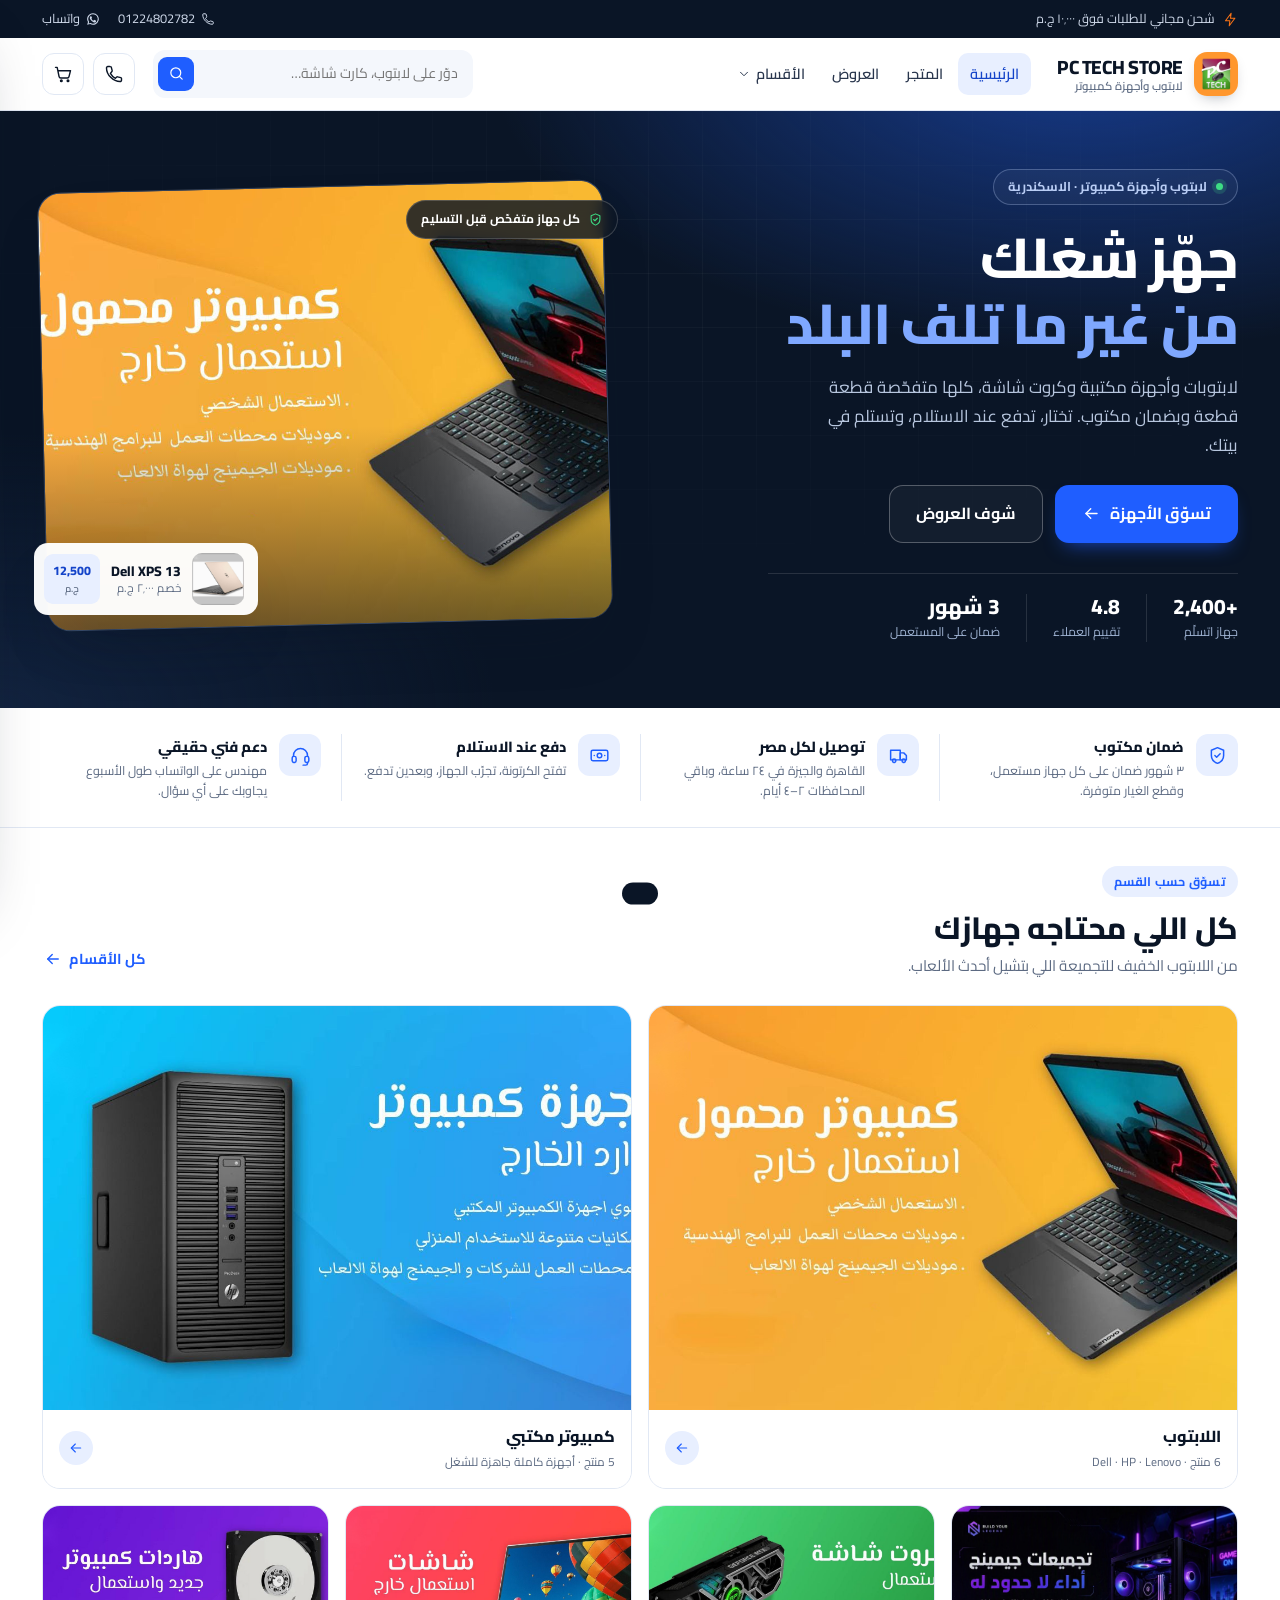
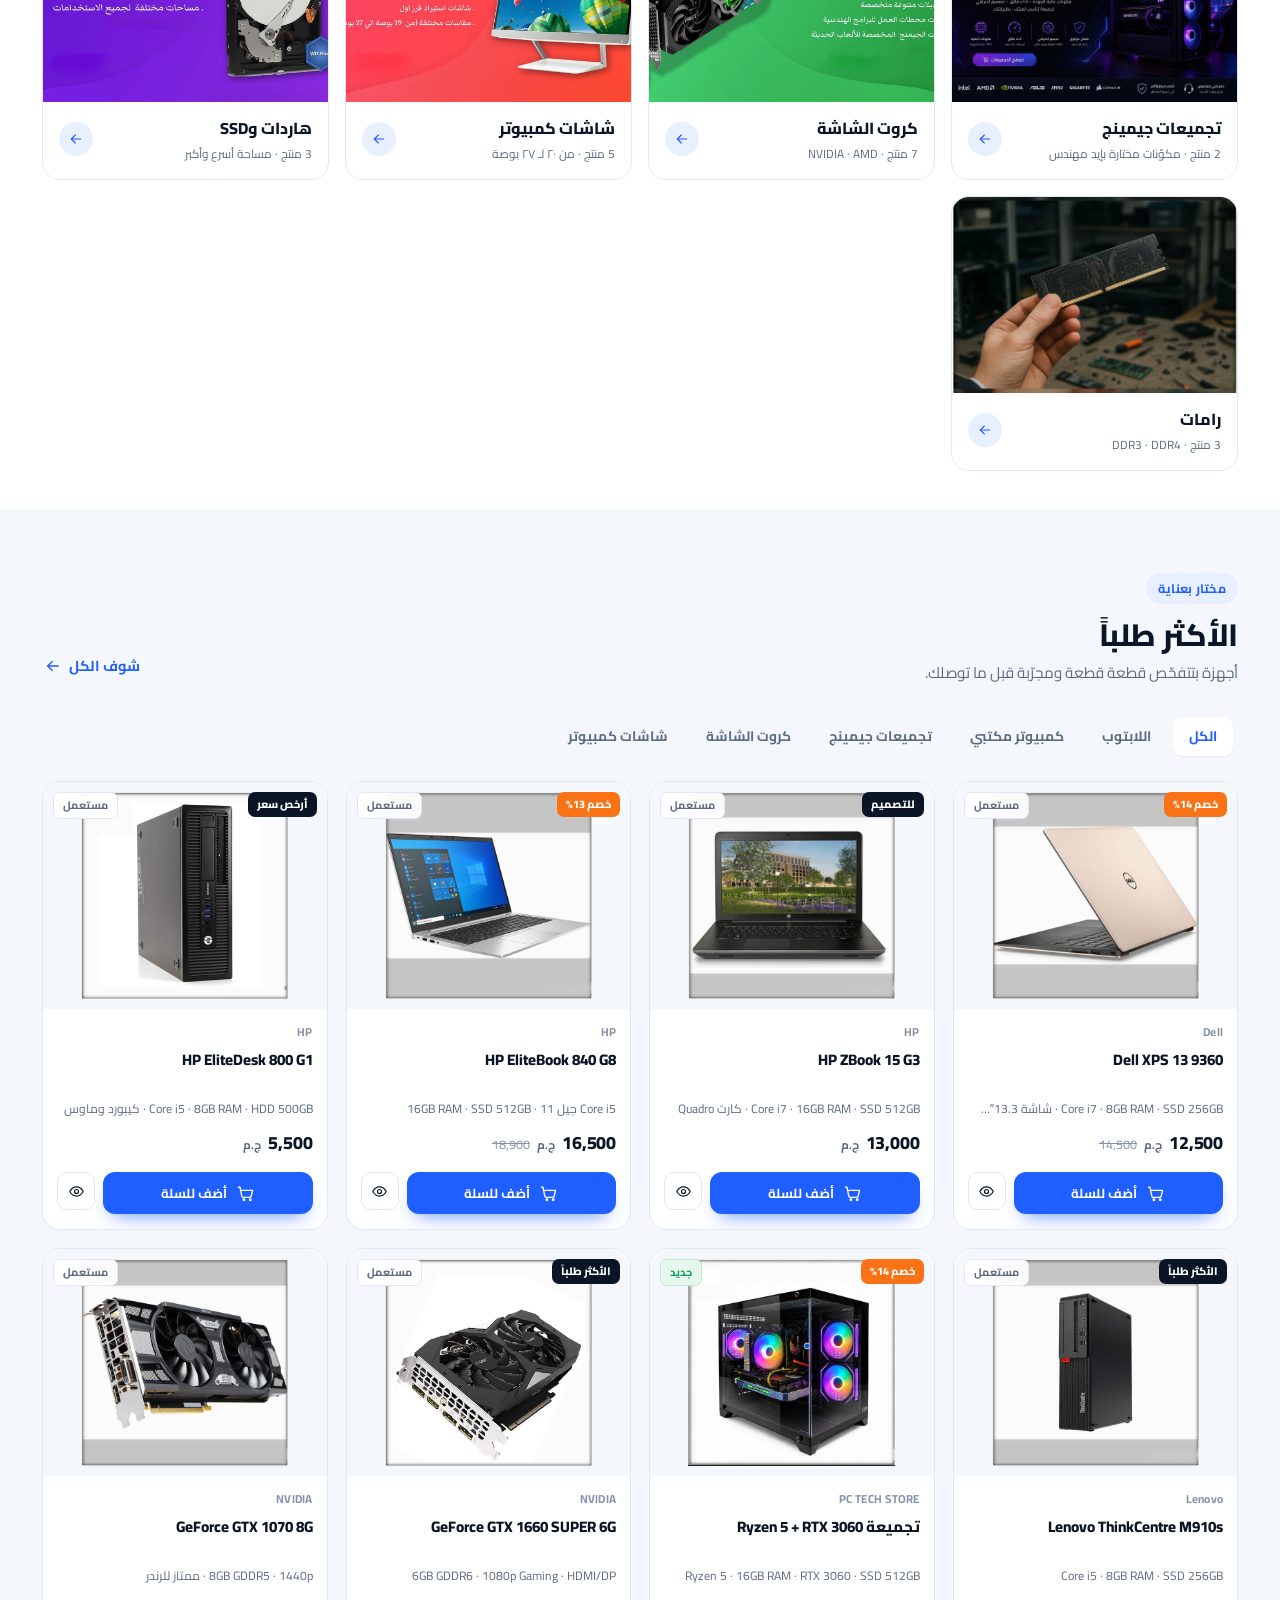
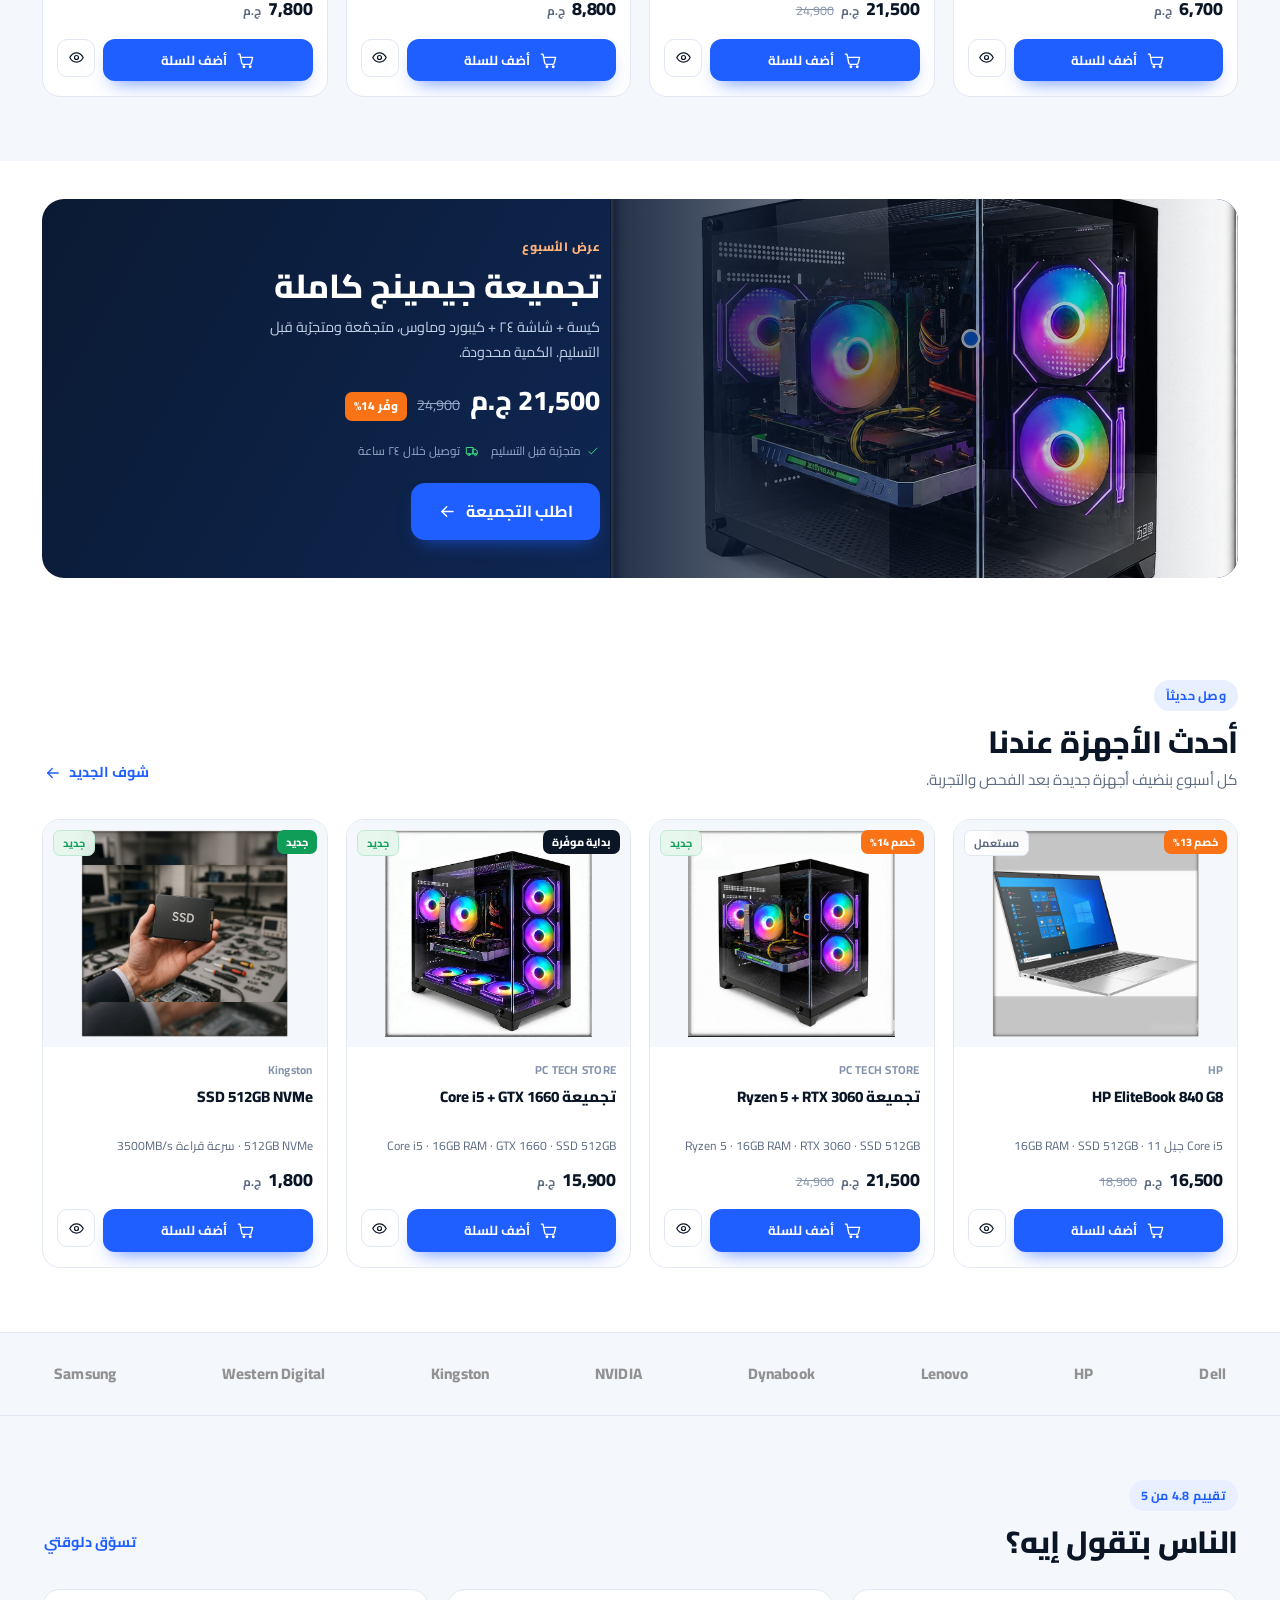
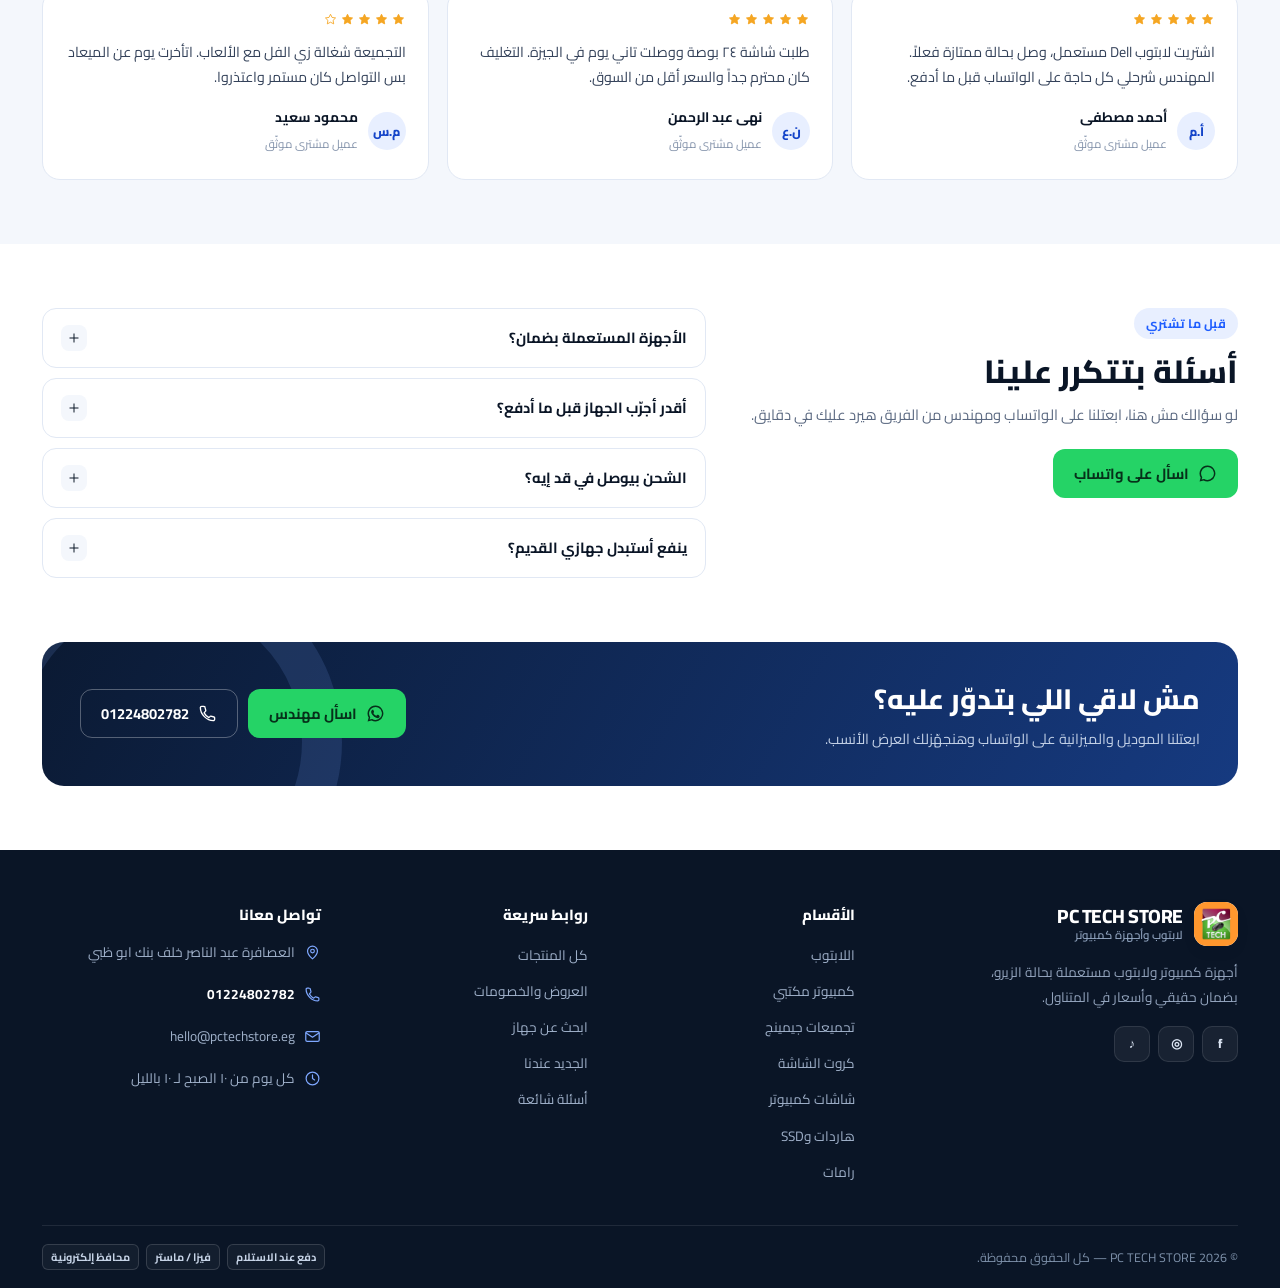
==== index.html @ 4349d75a "PC TECH STORE - نشر الموقع" ====
<!DOCTYPE html>
<html lang="ar" dir="rtl">
<head>
  <meta charset="utf-8" />
  <meta name="viewport" content="width=device-width, initial-scale=1" />
  <title>PC TECH STORE — لابتوب وأجهزة كمبيوتر بضمان</title>
  <meta name="description" content="لابتوبات وأجهزة كمبيوتر مكتبية وكروت شاشة وشاشات، متفحّصة وبضمان مكتوب. دفع عند الاستلام وتوصيل لكل مصر." />
  <meta name="theme-color" content="#0a1526" />

  <meta property="og:type" content="website" />
  <meta property="og:title" content="PC TECH STORE — أجهزة كمبيوتر بحالة الزيرو" />
  <meta property="og:description" content="لابتوبات وأجهزة مكتبية وكروت شاشة بضمان 3 شهور. تختار، تجرّب، وتدفع عند الاستلام." />
  <meta property="og:locale" content="ar_EG" />
  <meta name="twitter:card" content="summary_large_image" />

  <link rel="icon" href="data:image/svg+xml,%3Csvg xmlns='http://www.w3.org/2000/svg' viewBox='0 0 100 100'%3E%3Crect width='100' height='100' rx='22' fill='%231f5eff'/%3E%3Ctext x='50' y='69' font-family='Arial' font-size='44' font-weight='bold' fill='white' text-anchor='middle'%3ETP%3C/text%3E%3C/svg%3E" />
  <link rel="preconnect" href="https://fonts.googleapis.com" />
  <link rel="preconnect" href="https://fonts.gstatic.com" crossorigin />
  <link href="https://fonts.googleapis.com/css2?family=Cairo:wght@300;400;600;700;800;900&display=swap" rel="stylesheet" />
  <link rel="stylesheet" href="assets/css/styles.css?v=1" />

  <script type="application/ld+json">
  {
    "@context": "https://schema.org",
    "@type": "Store",
    "name": "PC TECH STORE ",
    "description": "متجر لابتوب وأجهزة كمبيوتر بضمان في مصر.",
    "telephone": "+201224802782",
    "address": {
      "@type": "PostalAddress",
      "streetAddress": "العصافرة عبد الناصر خلف بنك ابو ظبي",
      "addressLocality": "الاسكندرية",
      "addressCountry": "EG"
    },
    "priceRange": "ج.م"
  }
  </script>
</head>
<body data-page="home">
  <a class="skip-link" href="#main">تخطَّ إلى المحتوى</a>

  <div id="siteHeader"></div>

  <main id="main">
    <!-- الهيرو -->
    <section class="hero" id="heroHost" aria-label="مقدمة المتجر"></section>

    <!-- شريط المميزات -->
    <section class="features" aria-label="مميزات الشراء">
      <div class="wrap">
        <div class="feature-grid" id="featureGrid"></div>
      </div>
    </section>

    <!-- الأقسام -->
    <section class="section section--tight" aria-labelledby="catsTitle">
      <div class="wrap">
        <div class="section-head">
          <div>
            <span class="kicker">تسوّق حسب القسم</span>
            <h2 id="catsTitle">كل اللي محتاجه جهازك</h2>
            <p>من اللابتوب الخفيف للتجميعة اللي بتشيل أحدث الألعاب.</p>
          </div>
          <a class="link-more" href="shop.html">
            كل الأقسام
            <svg viewBox="0 0 24 24" fill="none" stroke="currentColor" stroke-width="1.8" stroke-linecap="round" stroke-linejoin="round" aria-hidden="true"><path d="M19 12H5"/><path d="m11 6-6 6 6 6"/></svg>
          </a>
        </div>
        <div class="cat-grid" id="catGrid"></div>
      </div>
    </section>

    <!-- الأكثر طلباً -->
    <section class="section section--soft" aria-labelledby="featTitle">
      <div class="wrap">
        <div class="section-head">
          <div>
            <span class="kicker">مختار بعناية</span>
            <h2 id="featTitle">الأكثر طلباً</h2>
            <p>أجهزة بتتفحّص قطعة قطعة ومجرّبة قبل ما توصلك.</p>
          </div>
          <a class="link-more" href="shop.html">
            شوف الكل
            <svg viewBox="0 0 24 24" fill="none" stroke="currentColor" stroke-width="1.8" stroke-linecap="round" stroke-linejoin="round" aria-hidden="true"><path d="M19 12H5"/><path d="m11 6-6 6 6 6"/></svg>
          </a>
        </div>
        <div class="tabs" id="featuredTabs" role="tablist" aria-label="تصفية المنتجات المميزة"></div>
        <div class="product-grid" id="featuredGrid"></div>
      </div>
    </section>

    <!-- عرض الأسبوع -->
    <section class="section--tight" aria-label="عرض الأسبوع">
      <div class="wrap">
        <div id="dealHost"></div>
      </div>
    </section>

    <!-- وصل حديثاً -->
    <section class="section" aria-labelledby="newTitle">
      <div class="wrap">
        <div class="section-head">
          <div>
            <span class="kicker">وصل حديثاً</span>
            <h2 id="newTitle">أحدث الأجهزة عندنا</h2>
            <p>كل أسبوع بنضيف أجهزة جديدة بعد الفحص والتجربة.</p>
          </div>
          <a class="link-more" href="shop.html?cond=new">
            شوف الجديد
            <svg viewBox="0 0 24 24" fill="none" stroke="currentColor" stroke-width="1.8" stroke-linecap="round" stroke-linejoin="round" aria-hidden="true"><path d="M19 12H5"/><path d="m11 6-6 6 6 6"/></svg>
          </a>
        </div>
        <div class="product-grid" id="newGrid"></div>
      </div>
    </section>

    <!-- الماركات -->
    <section class="brands-strip" aria-label="الماركات المتوفرة">
      <div class="wrap">
        <div class="brand-row" id="brandRow"></div>
      </div>
    </section>

    <!-- آراء العملاء -->
    <section class="section section--soft" aria-labelledby="revTitle">
      <div class="wrap">
        <div class="section-head">
          <div>
            <span class="kicker">تقييم 4.8 من 5</span>
            <h2 id="revTitle">الناس بتقول إيه؟</h2>
          </div>
          <a class="link-more" href="shop.html">تسوّق دلوقتي</a>
        </div>
        <div class="review-grid" id="reviewGrid"></div>
      </div>
    </section>

    <!-- أسئلة شائعة -->
    <section class="section" id="faq" aria-labelledby="faqTitle">
      <div class="wrap">
        <div class="faq-grid">
          <div class="faq-intro">
            <span class="kicker">قبل ما تشتري</span>
            <h2 id="faqTitle">أسئلة بتتكرر علينا</h2>
            <p>لو سؤالك مش هنا، ابعتلنا على الواتساب ومهندس من الفريق هيرد عليك في دقايق.</p>
            <a class="btn btn-wa" href="https://wa.me/201001234567" target="_blank" rel="noopener">
              <svg viewBox="0 0 24 24" fill="currentColor" aria-hidden="true"><path d="M12 2a10 10 0 0 0-8.6 15.1L2 22l5-1.3A10 10 0 1 0 12 2Zm0 18.1a8.1 8.1 0 0 1-4.1-1.1l-.3-.2-3 .8.8-2.9-.2-.3A8.1 8.1 0 1 1 12 20.1Z"/></svg>
              اسأل على واتساب
            </a>
          </div>
          <div class="faq-list" id="faqList"></div>
        </div>
      </div>
    </section>

    <!-- دعوة للتواصل -->
    <section class="cta-band" aria-label="مساعدة في الاختيار">
      <div id="ctaHost"></div>
    </section>
  </main>

  <div id="siteFooter"></div>

  <script src="assets/js/data.js?v=1" defer></script>
  <script src="assets/js/main.js?v=1" defer></script>
</body>
</html>
---- assets/css/styles.css ----
/* ============================================================
   TechPoint — ستايل المتجر
   الألوان والمسافات كلها متعرّفة في :root تحت، غيّرها من مكان واحد.
   ============================================================ */

:root {
  --ink: #0a1526;
  --ink-2: #101f38;
  --ink-3: #1a2c4a;
  --paper: #ffffff;
  --paper-2: #f4f7fc;
  --paper-3: #eaf0fa;
  --line: #e1e8f4;
  --line-2: #cfdaeb;
  --muted: #5c6a82;
  --muted-2: #8493ab;
  --brand: #1f5eff;
  --brand-dark: #1444c9;
  --brand-soft: #e8efff;
  --accent: #f97316;
  --accent-soft: #fff1e6;
  --success: #0f9d58;
  --success-soft: #e6f7ee;
  --danger: #d92d20;
  --radius: 18px;
  --radius-sm: 12px;
  --radius-xs: 9px;
  --shadow-sm: 0 1px 2px rgba(10, 21, 38, .06);
  --shadow: 0 12px 30px -12px rgba(10, 21, 38, .22);
  --shadow-lg: 0 30px 60px -25px rgba(10, 21, 38, .38);
  --wrap: 1240px;
  --header-h: 72px;
  --font: "Cairo", "Segoe UI", Tahoma, sans-serif;
}

* { box-sizing: border-box; }

html { scroll-behavior: smooth; -webkit-text-size-adjust: 100%; }

body {
  margin: 0;
  font-family: var(--font);
  color: var(--ink);
  background: var(--paper);
  line-height: 1.7;
  overflow-x: clip;
}

img { max-width: 100%; display: block; }
a { color: inherit; text-decoration: none; }
button { font: inherit; color: inherit; }
h1, h2, h3, h4, p, dl, dd, dt, figure { margin: 0; }
ul, ol { margin: 0; padding: 0; list-style: none; }
input, select, textarea { font: inherit; color: inherit; }
[hidden] { display: none !important; }

::selection { background: var(--brand); color: #fff; }

:focus-visible {
  outline: 3px solid var(--brand);
  outline-offset: 3px;
  border-radius: 6px;
}

.skip-link {
  position: absolute;
  inset-inline-start: 50%;
  transform: translate(50%, -120%);
  z-index: 200;
  background: var(--ink);
  color: #fff;
  padding: 10px 18px;
  border-radius: 0 0 12px 12px;
  transition: transform .2s;
}
.skip-link:focus { transform: translate(50%, 0); }

/* ---------------- أدوات عامة ---------------- */
.wrap {
  width: 100%;
  max-width: var(--wrap);
  margin-inline: auto;
  padding-inline: 22px;
}

.section { padding-block: 64px; }
.section--tight { padding-block: 38px; }
.section--soft { background: var(--paper-2); }

.kicker {
  display: inline-flex;
  align-items: center;
  gap: 8px;
  font-size: .78rem;
  font-weight: 700;
  letter-spacing: .02em;
  color: var(--brand);
  background: var(--brand-soft);
  padding: 5px 12px;
  border-radius: 999px;
  margin-bottom: 12px;
}

.section-head {
  display: flex;
  align-items: flex-end;
  justify-content: space-between;
  gap: 18px;
  margin-bottom: 26px;
  flex-wrap: wrap;
}
.section-head h2 {
  font-size: clamp(1.45rem, 2.4vw, 2rem);
  font-weight: 800;
  line-height: 1.3;
  letter-spacing: -.01em;
}
.section-head p { color: var(--muted); font-size: .95rem; margin-top: 4px; }

.link-more {
  display: inline-flex;
  align-items: center;
  gap: 7px;
  font-weight: 700;
  font-size: .9rem;
  color: var(--brand);
  padding: 8px 2px;
  white-space: nowrap;
}
.link-more svg { width: 18px; height: 18px; transition: transform .2s; }
.link-more:hover svg { transform: translateX(-4px); }

.muted { color: var(--muted); }
.sr-only {
  position: absolute; width: 1px; height: 1px; padding: 0; margin: -1px;
  overflow: hidden; clip: rect(0 0 0 0); white-space: nowrap; border: 0;
}

/* ---------------- أزرار ---------------- */
.btn {
  display: inline-flex;
  align-items: center;
  justify-content: center;
  gap: 9px;
  border: 1.5px solid transparent;
  background: var(--paper);
  color: var(--ink);
  font-weight: 700;
  font-size: .92rem;
  padding: 11px 20px;
  border-radius: 12px;
  cursor: pointer;
  transition: transform .16s, box-shadow .16s, background .16s, border-color .16s, color .16s;
  white-space: nowrap;
  text-align: center;
}
.btn svg { width: 19px; height: 19px; flex: none; }
.btn:active { transform: translateY(1px); }
.btn-primary { background: var(--brand); color: #fff; box-shadow: 0 10px 20px -10px rgba(31, 94, 255, .75); }
.btn-primary:hover { background: var(--brand-dark); box-shadow: 0 14px 26px -12px rgba(31, 94, 255, .85); }
.btn-dark { background: var(--ink); color: #fff; }
.btn-dark:hover { background: var(--ink-3); }
.btn-outline { background: transparent; border-color: var(--line-2); color: var(--ink); }
.btn-outline:hover { border-color: var(--brand); color: var(--brand); background: var(--brand-soft); }
.btn-ghost { background: var(--paper-2); border-color: transparent; color: var(--ink); }
.btn-ghost:hover { background: var(--paper-3); }
.btn-wa { background: #25d366; color: #06301a; }
.btn-wa:hover { background: #1ebe5b; }
.btn-lg { padding: 14px 26px; font-size: 1rem; border-radius: 14px; }
.btn-sm { padding: 8px 14px; font-size: .84rem; border-radius: 10px; }
.btn-block { width: 100%; }
.btn[disabled] { opacity: .5; cursor: not-allowed; }

.icon-btn {
  display: inline-flex;
  align-items: center;
  justify-content: center;
  width: 42px;
  height: 42px;
  border: 1.5px solid var(--line);
  border-radius: 12px;
  background: var(--paper);
  cursor: pointer;
  position: relative;
  transition: background .16s, border-color .16s, color .16s;
}
.icon-btn svg { width: 20px; height: 20px; }
.icon-btn:hover { background: var(--paper-2); border-color: var(--line-2); color: var(--brand); }

/* ---------------- الشريط العلوي ---------------- */
.topbar {
  background: var(--ink);
  color: #cfd9ea;
  font-size: .8rem;
}
.topbar-inner {
  display: flex;
  align-items: center;
  justify-content: space-between;
  gap: 16px;
  min-height: 38px;
}
.topbar-note { display: flex; align-items: center; gap: 8px; }
.topbar-note svg { width: 15px; height: 15px; color: var(--accent); flex: none; }
.topbar-links { display: flex; align-items: center; gap: 18px; }
.topbar-links a { display: inline-flex; align-items: center; gap: 6px; color: #cfd9ea; }
.topbar-links a:hover { color: #fff; }
.topbar-links svg { width: 14px; height: 14px; }

/* ---------------- الهيدر ---------------- */
.site-header {
  position: sticky;
  top: 0;
  z-index: 60;
  background: rgba(255, 255, 255, .94);
  backdrop-filter: blur(12px);
  border-bottom: 1px solid var(--line);
  transition: box-shadow .2s;
}
.site-header.is-stuck { box-shadow: 0 8px 24px -18px rgba(10, 21, 38, .5); }
.header-inner {
  display: flex;
  align-items: center;
  gap: 18px;
  min-height: var(--header-h);
}

.brand { display: inline-flex; align-items: center; gap: 11px; flex: none; }
.brand-mark {
  width: 44px;
  height: 44px;
  border-radius: 13px;
  background: linear-gradient(135deg, var(--brand) 0%, #0a2a7a 100%);
  color: #fff;
  display: grid;
  place-items: center;
  font-weight: 800;
  font-size: 1.05rem;
  letter-spacing: -.04em;
  box-shadow: 0 8px 18px -8px rgba(31, 94, 255, .7);
}
.brand-mark--img {
  background: #fff;
  overflow: hidden;
  box-shadow: 0 6px 16px -8px rgba(10, 21, 38, .45);
}
.brand-mark--img img { width: 100%; height: 100%; object-fit: cover; display: block; }
.brand-text { display: flex; flex-direction: column; line-height: 1.25; }
.brand-text strong { font-size: 1.2rem; font-weight: 800; letter-spacing: -.02em; }
.brand-text small { font-size: .72rem; color: var(--muted); font-weight: 600; }

.nav { display: flex; align-items: center; gap: 3px; margin-inline-start: 8px; }
.nav-link {
  padding: 9px 12px;
  border-radius: 10px;
  font-size: .91rem;
  font-weight: 600;
  color: #29364d;
  transition: background .16s, color .16s;
  white-space: nowrap;
}
.nav-link:hover, .nav-link.is-active { background: var(--brand-soft); color: var(--brand-dark); }

.nav-drop { position: relative; }
.nav-drop > .nav-link {
  display: inline-flex;
  align-items: center;
  gap: 5px;
  cursor: pointer;
  border: 0;
  background: transparent;
  font-family: var(--font);
}
.nav-drop > .nav-link:hover { background: var(--brand-soft); }
.nav-drop > .nav-link svg { width: 14px; height: 14px; transition: transform .2s; }
.nav-drop:hover > .nav-link svg, .nav-drop:focus-within > .nav-link svg { transform: rotate(180deg); }
.nav-menu {
  position: absolute;
  top: calc(100% + 8px);
  inset-inline-start: 0;
  min-width: 230px;
  background: var(--paper);
  border: 1px solid var(--line);
  border-radius: 14px;
  box-shadow: var(--shadow);
  padding: 8px;
  display: grid;
  opacity: 0;
  visibility: hidden;
  transform: translateY(6px);
  transition: opacity .18s, transform .18s, visibility .18s;
}
.nav-drop:hover .nav-menu, .nav-drop:focus-within .nav-menu { opacity: 1; visibility: visible; transform: translateY(0); }
.nav-menu a {
  display: flex;
  align-items: center;
  justify-content: space-between;
  gap: 12px;
  padding: 9px 12px;
  border-radius: 9px;
  font-size: .88rem;
  font-weight: 600;
}
.nav-menu a span.count { font-size: .75rem; color: var(--muted-2); font-weight: 500; }
.nav-menu a:hover { background: var(--paper-2); color: var(--brand); }

.header-search {
  margin-inline-start: auto;
  display: flex;
  align-items: center;
  gap: 0;
  background: var(--paper-2);
  border: 1.5px solid transparent;
  border-radius: 12px;
  padding: 4px;
  min-width: 230px;
  max-width: 320px;
  flex: 1;
  transition: border-color .16s, background .16s;
}
.header-search:focus-within { border-color: var(--brand); background: var(--paper); }
.header-search input {
  border: 0;
  background: transparent;
  padding: 7px 10px;
  width: 100%;
  font-size: .88rem;
  outline: none;
}
.header-search button {
  border: 0;
  background: var(--brand);
  color: #fff;
  width: 36px;
  height: 34px;
  border-radius: 9px;
  display: grid;
  place-items: center;
  cursor: pointer;
  flex: none;
}
.header-search button svg { width: 17px; height: 17px; }

.header-actions { display: flex; align-items: center; gap: 9px; flex: none; }
.cart-badge {
  position: absolute;
  top: -6px;
  inset-inline-end: -6px;
  min-width: 20px;
  height: 20px;
  padding: 0 5px;
  border-radius: 999px;
  background: var(--accent);
  color: #fff;
  font-size: .7rem;
  font-weight: 800;
  display: grid;
  place-items: center;
  border: 2px solid var(--paper);
  line-height: 1;
}
.cart-badge:empty, .cart-badge[data-count="0"] { display: none; }

.burger { display: none; }

/* ---------------- قائمة الموبايل ---------------- */
.mobile-nav {
  position: fixed;
  inset-block: 0;
  inset-inline-start: 0;
  width: min(86vw, 340px);
  background: var(--paper);
  z-index: 120;
  padding: 20px;
  transform: translateX(-102%);
  transition: transform .28s cubic-bezier(.3, .8, .3, 1);
  display: flex;
  flex-direction: column;
  gap: 6px;
  overflow-y: auto;
}
html[dir="rtl"] .mobile-nav { transform: translateX(102%); }
.mobile-nav.is-open { transform: translateX(0); }
.mobile-nav .brand { margin-bottom: 16px; }
.mobile-nav a.m-link {
  display: flex;
  align-items: center;
  justify-content: space-between;
  padding: 12px 14px;
  border-radius: 11px;
  font-weight: 700;
  font-size: .96rem;
  border: 1px solid transparent;
}
.mobile-nav a.m-link:hover { background: var(--paper-2); border-color: var(--line); }
.mobile-nav .m-sub { padding-inline-start: 14px; margin-top: 2px; }
.mobile-nav .m-sub a {
  display: block;
  padding: 9px 14px;
  font-size: .88rem;
  color: var(--muted);
  border-radius: 9px;
}
.mobile-nav .m-sub a:hover { background: var(--paper-2); color: var(--brand); }
.mobile-nav .m-foot { margin-top: auto; padding-top: 18px; display: grid; gap: 10px; }

/* ---------------- الهيرو ---------------- */
.hero {
  position: relative;
  background: radial-gradient(1000px 500px at 85% -10%, #173c8f 0%, transparent 60%),
              radial-gradient(900px 500px at 0% 100%, #12233f 0%, transparent 55%),
              var(--ink);
  color: #fff;
  overflow: hidden;
  padding-block: 58px 66px;
}
.hero::before {
  content: "";
  position: absolute;
  inset: 0;
  background-image: linear-gradient(rgba(255, 255, 255, .035) 1px, transparent 1px),
                    linear-gradient(90deg, rgba(255, 255, 255, .035) 1px, transparent 1px);
  background-size: 54px 54px;
  mask-image: radial-gradient(80% 70% at 50% 30%, #000 0%, transparent 75%);
  pointer-events: none;
}
.hero-inner {
  position: relative;
  display: grid;
  grid-template-columns: 1.02fr .98fr;
  gap: 40px;
  align-items: center;
}
.hero-eyebrow {
  display: inline-flex;
  align-items: center;
  gap: 9px;
  font-size: .8rem;
  font-weight: 700;
  color: #b9cdf5;
  border: 1px solid rgba(185, 205, 245, .3);
  background: rgba(255, 255, 255, .04);
  padding: 6px 14px;
  border-radius: 999px;
  margin-bottom: 20px;
}
.hero-eyebrow .dot { width: 7px; height: 7px; border-radius: 50%; background: #3ddc84; box-shadow: 0 0 0 4px rgba(61, 220, 132, .18); }
.hero h1 {
  font-size: clamp(2.1rem, 4.4vw, 3.5rem);
  line-height: 1.18;
  font-weight: 800;
  letter-spacing: -.02em;
  margin-bottom: 16px;
}
.hero h1 em {
  font-style: normal;
  color: #7fa8ff;
  position: relative;
  white-space: nowrap;
}
.hero-lead {
  color: #b7c6de;
  font-size: clamp(.95rem, 1.4vw, 1.06rem);
  max-width: 46ch;
  margin-bottom: 26px;
}
.hero-cta { display: flex; flex-wrap: wrap; gap: 12px; margin-bottom: 30px; }
.hero-cta .btn-outline { border-color: rgba(255, 255, 255, .28); color: #fff; background: rgba(255, 255, 255, .04); }
.hero-cta .btn-outline:hover { border-color: #fff; background: rgba(255, 255, 255, .1); color: #fff; }
.hero-stats {
  display: flex;
  gap: 0;
  flex-wrap: wrap;
  border-top: 1px solid rgba(255, 255, 255, .12);
  padding-top: 20px;
  max-width: 470px;
}
.hero-stats > div { padding-inline: 0 26px; margin-inline-end: 26px; border-inline-end: 1px solid rgba(255, 255, 255, .12); }
.hero-stats > div:last-child { border-inline-end: 0; margin-inline-end: 0; padding-inline-end: 0; }
.hero-stats dt { font-size: 1.32rem; font-weight: 800; color: #fff; line-height: 1.2; }
.hero-stats dd { font-size: .78rem; color: #9db1d0; margin-top: 2px; }

.hero-visual { position: relative; min-height: 380px; }
.hero-shot {
  position: relative;
  border-radius: 24px;
  overflow: hidden;
  border: 1px solid rgba(255, 255, 255, .14);
  background: linear-gradient(160deg, #1a3157, #0b182e);
  box-shadow: var(--shadow-lg);
  aspect-ratio: 4 / 3.1;
  transform: rotate(-1.4deg);
}
.hero-shot img { width: 100%; height: 100%; object-fit: cover; }
.hero-shot::after {
  content: "";
  position: absolute;
  inset: 0;
  background: linear-gradient(180deg, transparent 55%, rgba(5, 12, 25, .55));
}
.hero-float {
  position: absolute;
  inset-inline-end: -8px;
  bottom: 10px;
  display: flex;
  align-items: center;
  gap: 11px;
  background: rgba(255, 255, 255, .97);
  color: var(--ink);
  border-radius: 14px;
  padding: 10px 14px 10px 10px;
  box-shadow: var(--shadow-lg);
  min-width: 210px;
  z-index: 2;
}
.hero-float img { width: 52px; height: 52px; border-radius: 10px; object-fit: cover; background: var(--paper-2); }
.hero-float .hf-body { line-height: 1.35; }
.hero-float strong { display: block; font-size: .86rem; font-weight: 800; }
.hero-float small { display: block; font-size: .72rem; color: var(--muted); }
.hero-float .hf-price { margin-inline-start: auto; text-align: center; background: var(--brand-soft); color: var(--brand-dark); border-radius: 9px; padding: 6px 9px; font-weight: 800; font-size: .78rem; white-space: nowrap; }
.hero-float .hf-price span { display: block; font-size: .62rem; font-weight: 600; color: var(--muted); }
.hero-chip {
  position: absolute;
  top: 14px;
  inset-inline-start: -10px;
  z-index: 2;
  display: inline-flex;
  align-items: center;
  gap: 8px;
  background: rgba(10, 21, 38, .82);
  border: 1px solid rgba(255, 255, 255, .18);
  backdrop-filter: blur(8px);
  color: #fff;
  border-radius: 999px;
  padding: 8px 14px;
  font-size: .76rem;
  font-weight: 700;
}
.hero-chip svg { width: 15px; height: 15px; color: #3ddc84; }

/* ---------------- شريط الثقة ---------------- */
.features { background: var(--paper); border-bottom: 1px solid var(--line); }
.feature-grid {
  display: grid;
  grid-template-columns: repeat(4, 1fr);
  gap: 0;
  padding-block: 26px;
}
.feature {
  display: flex;
  align-items: flex-start;
  gap: 12px;
  padding-inline: 20px;
  border-inline-end: 1px solid var(--line);
}
.feature:first-child { padding-inline-start: 0; }
.feature:last-child { border-inline-end: 0; }
.feature-icon {
  width: 42px;
  height: 42px;
  flex: none;
  display: grid;
  place-items: center;
  border-radius: 12px;
  background: var(--brand-soft);
  color: var(--brand);
}
.feature-icon svg { width: 21px; height: 21px; }
.feature h3 { font-size: .92rem; font-weight: 800; margin-bottom: 2px; }
.feature p { font-size: .78rem; color: var(--muted); line-height: 1.6; }

/* ---------------- الأقسام ---------------- */
.cat-grid {
  display: grid;
  grid-template-columns: repeat(4, 1fr);
  gap: 16px;
}
.cat-grid .cat-tile:nth-child(1),
.cat-grid .cat-tile:nth-child(2) { grid-column: span 2; }
.cat-tile {
  position: relative;
  display: flex;
  flex-direction: column;
  background: var(--paper);
  border: 1px solid var(--line);
  border-radius: var(--radius);
  overflow: hidden;
  color: var(--ink);
  transition: border-color .2s, box-shadow .2s, transform .2s;
}
.cat-tile:hover {
  border-color: var(--line-2);
  box-shadow: var(--shadow);
  transform: translateY(-3px);
}
.cat-media {
  position: relative;
  display: block;
  aspect-ratio: 16 / 11;
  background: var(--paper-2);
  overflow: hidden;
}
.cat-media img {
  width: 100%;
  height: 100%;
  object-fit: cover;
  transition: transform .6s cubic-bezier(.2, .7, .2, 1);
}
.cat-tile:hover .cat-media img { transform: scale(1.05); }
.cat-body {
  display: flex;
  align-items: center;
  justify-content: space-between;
  gap: 10px;
  padding: 13px 16px 15px;
  background: var(--paper);
}
.cat-text { display: flex; flex-direction: column; gap: 2px; min-width: 0; }
.cat-text strong { font-size: 1rem; font-weight: 800; }
.cat-text small { font-size: .74rem; color: var(--muted); }
.cat-arrow {
  flex: 0 0 auto;
  width: 34px;
  height: 34px;
  border-radius: 50%;
  background: var(--brand-soft);
  color: var(--brand);
  display: grid;
  place-items: center;
  transition: background .2s, color .2s, transform .2s;
}
.cat-arrow svg { width: 16px; height: 16px; }
.cat-tile:hover .cat-arrow { background: var(--brand); color: #fff; transform: translateX(-3px); }

/* ---------------- كارت المنتج ---------------- */
.product-grid {
  display: grid;
  grid-template-columns: repeat(auto-fill, minmax(228px, 1fr));
  gap: 18px;
}
.product-card {
  background: var(--paper);
  border: 1px solid var(--line);
  border-radius: var(--radius);
  overflow: hidden;
  display: flex;
  flex-direction: column;
  transition: border-color .2s, box-shadow .2s, transform .2s;
  position: relative;
}
.product-card:hover {
  border-color: var(--line-2);
  box-shadow: var(--shadow);
  transform: translateY(-3px);
}
.pc-media {
  position: relative;
  display: block;
  aspect-ratio: 4 / 3.2;
  background: var(--paper-2);
  overflow: hidden;
}
.pc-media img {
  width: 100%;
  height: 100%;
  object-fit: contain;
  padding: 10px;
  transition: transform .5s cubic-bezier(.2, .7, .2, 1);
}
.product-card:hover .pc-media img { transform: scale(1.055); }
.pc-media .pc-ph {
  width: 100%; height: 100%; display: grid; place-items: center;
  font-size: 2.2rem; color: var(--muted-2); background: var(--paper-2);
}
.pc-badge {
  position: absolute;
  top: 10px;
  inset-inline-start: 10px;
  font-size: .68rem;
  font-weight: 800;
  padding: 4px 9px;
  border-radius: 7px;
  background: var(--ink);
  color: #fff;
  line-height: 1.5;
}
.pc-badge--sale { background: var(--accent); }
.pc-badge--new { background: var(--success); }
.pc-cond {
  position: absolute;
  top: 10px;
  inset-inline-end: 10px;
  font-size: .68rem;
  font-weight: 700;
  padding: 4px 9px;
  border-radius: 7px;
  background: rgba(255, 255, 255, .92);
  color: var(--muted);
  border: 1px solid var(--line);
  backdrop-filter: blur(4px);
  line-height: 1.5;
}
.pc-cond.is-new { color: var(--success); border-color: #bfe9d2; background: rgba(230, 247, 238, .95); }
.pc-media .pc-oos {
  position: absolute;
  inset: 0;
  background: rgba(255, 255, 255, .62);
  display: grid;
  place-items: center;
  font-weight: 800;
  color: var(--danger);
  font-size: .9rem;
  backdrop-filter: blur(2px);
}
.pc-body { padding: 14px 14px 15px; display: flex; flex-direction: column; gap: 6px; flex: 1; }
.pc-brand { font-size: .72rem; font-weight: 700; color: var(--muted-2); letter-spacing: .02em; }
.pc-title { font-size: .95rem; font-weight: 800; line-height: 1.45; display: -webkit-box; -webkit-line-clamp: 2; -webkit-box-orient: vertical; overflow: hidden; min-height: 2.9em; }
.pc-title a:hover { color: var(--brand); }
.pc-short {
  font-size: .76rem;
  color: var(--muted);
  display: -webkit-box;
  -webkit-line-clamp: 1;
  -webkit-box-orient: vertical;
  overflow: hidden;
}
.pc-price { display: flex; align-items: baseline; gap: 7px; flex-wrap: wrap; margin-top: 2px; }
.pc-price strong { font-size: 1.12rem; font-weight: 800; letter-spacing: -.01em; font-variant-numeric: tabular-nums; }
.pc-price .cur { font-size: .74rem; font-weight: 700; color: var(--muted); }
.pc-price s { font-size: .78rem; color: var(--muted-2); font-variant-numeric: tabular-nums; }
.pc-actions { display: flex; gap: 8px; margin-top: auto; padding-top: 8px; }
.pc-actions .btn { flex: 1; padding: 9px 12px; font-size: .82rem; }
.pc-actions .icon-btn { width: 38px; height: 38px; flex: none; border-radius: 10px; }
.pc-actions .icon-btn svg { width: 17px; height: 17px; }

/* ---------------- تابات ---------------- */
.tabs {
  display: flex;
  gap: 6px;
  flex-wrap: wrap;
  margin-bottom: 20px;
  background: var(--paper-2);
  padding: 5px;
  border-radius: 12px;
  width: fit-content;
  max-width: 100%;
}
.tab-btn {
  border: 0;
  background: transparent;
  padding: 8px 16px;
  border-radius: 9px;
  font-size: .86rem;
  font-weight: 700;
  color: var(--muted);
  cursor: pointer;
  white-space: nowrap;
  transition: background .16s, color .16s, box-shadow .16s;
}
.tab-btn:hover { color: var(--ink); }
.tab-btn.is-active { background: var(--paper); color: var(--brand); box-shadow: var(--shadow-sm); }

/* ---------------- بانر العرض ---------------- */
.deal {
  display: grid;
  grid-template-columns: 1.05fr .95fr;
  background: linear-gradient(120deg, #0b1a33 0%, #11306b 100%);
  color: #fff;
  border-radius: 22px;
  overflow: hidden;
  position: relative;
  isolation: isolate;
}
.deal::before {
  content: "";
  position: absolute;
  width: 380px; height: 380px;
  border-radius: 50%;
  background: radial-gradient(circle, rgba(31, 94, 255, .55), transparent 70%);
  top: -120px; inset-inline-start: -80px;
  z-index: -1;
}
.deal-media { position: relative; min-height: 300px; }
.deal-media img { position: absolute; inset: 0; width: 100%; height: 100%; object-fit: cover; }
.deal-media::after { content: ""; position: absolute; inset: 0; background: linear-gradient(90deg, transparent, rgba(11, 26, 51, .9)); }
html[dir="rtl"] .deal-media::after { background: linear-gradient(-90deg, transparent, rgba(11, 26, 51, .9)); }
.deal-body { padding: 38px 42px 38px 10px; display: flex; flex-direction: column; justify-content: center; gap: 8px; }
html[dir="rtl"] .deal-body { padding: 38px 10px 38px 42px; }
.deal-kicker { font-size: .76rem; font-weight: 800; color: #ffb37a; letter-spacing: .04em; }
.deal h2 { font-size: clamp(1.5rem, 2.6vw, 2.2rem); font-weight: 800; line-height: 1.25; }
.deal p { color: #c2d0e6; font-size: .9rem; max-width: 42ch; }
.deal-price { display: flex; align-items: baseline; gap: 10px; margin-top: 6px; flex-wrap: wrap; }
.deal-price strong { font-size: 1.7rem; font-weight: 800; font-variant-numeric: tabular-nums; }
.deal-price s { color: #93a8c8; font-size: .9rem; }
.deal-price .off { background: var(--accent); color: #fff; font-size: .74rem; font-weight: 800; padding: 4px 9px; border-radius: 7px; }
.deal .btn { margin-top: 14px; align-self: flex-start; }
.deal .deal-count {
  display: flex;
  gap: 12px;
  margin-top: 8px;
}
.deal .deal-count span { font-size: .74rem; color: #93a8c8; display: inline-flex; align-items: center; gap: 5px; }
.deal .deal-count svg { width: 14px; height: 14px; color: #3ddc84; }

/* ---------------- براندات ---------------- */
.brands-strip { background: var(--paper-2); border-block: 1px solid var(--line); }
.brand-row { display: flex; align-items: center; justify-content: space-between; gap: 12px; flex-wrap: wrap; padding-block: 22px; }
.brand-pill {
  font-size: .95rem;
  font-weight: 800;
  letter-spacing: .01em;
  color: var(--muted-2);
  padding: 6px 12px;
  transition: color .2s;
  filter: grayscale(1);
}
.brand-pill:hover { color: var(--ink); filter: none; }

/* ---------------- آراء العملاء ---------------- */
.review-grid { display: grid; grid-template-columns: repeat(3, 1fr); gap: 18px; }
.review {
  background: var(--paper);
  border: 1px solid var(--line);
  border-radius: var(--radius);
  padding: 22px;
  display: flex;
  flex-direction: column;
  gap: 12px;
}
.stars { display: inline-flex; gap: 2px; color: #f5a623; }
.stars svg { width: 15px; height: 15px; }
.review p { font-size: .89rem; color: #34425a; line-height: 1.8; }
.review-by { display: flex; align-items: center; gap: 10px; margin-top: auto; padding-top: 4px; }
.avatar {
  width: 38px; height: 38px; border-radius: 50%;
  background: var(--brand-soft); color: var(--brand-dark);
  display: grid; place-items: center; font-size: .78rem; font-weight: 800;
  flex: none;
}
.review-by strong { display: block; font-size: .86rem; }
.review-by small { font-size: .72rem; color: var(--muted-2); }

/* ---------------- الأسئلة الشائعة ---------------- */
.faq-grid { display: grid; grid-template-columns: .85fr 1.15fr; gap: 42px; align-items: start; }
.faq-intro h2 { font-size: clamp(1.5rem, 2.5vw, 2rem); font-weight: 800; line-height: 1.3; margin-bottom: 10px; }
.faq-intro p { color: var(--muted); font-size: .92rem; margin-bottom: 18px; }
.faq-intro .btn { margin-top: 4px; }
.faq-list { display: grid; gap: 10px; }
.faq-item {
  background: var(--paper);
  border: 1px solid var(--line);
  border-radius: 14px;
  overflow: hidden;
}
.faq-item summary {
  list-style: none;
  cursor: pointer;
  padding: 16px 18px;
  font-weight: 700;
  font-size: .92rem;
  display: flex;
  align-items: center;
  justify-content: space-between;
  gap: 14px;
}
.faq-item summary::-webkit-details-marker { display: none; }
.faq-item summary .plus {
  width: 26px; height: 26px; border-radius: 8px; flex: none;
  background: var(--paper-2); display: grid; place-items: center;
  transition: transform .2s, background .2s, color .2s;
}
.faq-item summary .plus svg { width: 14px; height: 14px; }
.faq-item[open] summary { color: var(--brand-dark); }
.faq-item[open] summary .plus { transform: rotate(45deg); background: var(--brand); color: #fff; }
.faq-item .faq-a { padding: 0 18px 16px; color: var(--muted); font-size: .88rem; line-height: 1.85; }

/* ---------------- شريط الدعوة ---------------- */
.cta-band { padding-block: 0 64px; }
.cta-inner {
  background: linear-gradient(120deg, #0b1a33, #163a80);
  border-radius: 22px;
  padding: 34px 38px;
  display: flex;
  align-items: center;
  justify-content: space-between;
  gap: 24px;
  flex-wrap: wrap;
  color: #fff;
  position: relative;
  overflow: hidden;
}
.cta-inner::after {
  content: "";
  position: absolute;
  inset-inline-end: -60px;
  top: -80px;
  width: 280px; height: 280px;
  border-radius: 50%;
  border: 40px solid rgba(127, 168, 255, .14);
}
.cta-inner h2 { font-size: clamp(1.3rem, 2.2vw, 1.75rem); font-weight: 800; margin-bottom: 4px; }
.cta-inner p { color: #c2d0e6; font-size: .9rem; }
.cta-actions { display: flex; gap: 10px; flex-wrap: wrap; position: relative; z-index: 1; }
.cta-inner .btn-outline { border-color: rgba(255, 255, 255, .3); color: #fff; background: transparent; }
.cta-inner .btn-outline:hover { background: rgba(255, 255, 255, .1); border-color: #fff; color: #fff; }

/* ---------------- الفوتر ---------------- */
.site-footer { background: var(--ink); color: #b9c6da; padding-top: 52px; }
.footer-grid {
  display: grid;
  grid-template-columns: 1.5fr 1fr 1fr 1.2fr;
  gap: 34px;
  padding-bottom: 40px;
}
.footer-about .brand { margin-bottom: 14px; }
.footer-about .brand-text strong { color: #fff; }
.footer-about .brand-text small { color: #8fa2bd; }
.footer-about p { font-size: .85rem; line-height: 1.85; color: #93a4bd; max-width: 34ch; }
.footer-social { display: flex; gap: 8px; margin-top: 16px; }
.footer-social a {
  width: 36px; height: 36px; border-radius: 10px;
  background: rgba(255, 255, 255, .06);
  border: 1px solid rgba(255, 255, 255, .1);
  display: grid; place-items: center;
  font-weight: 800; font-size: .8rem; color: #dbe5f3;
  transition: background .2s, border-color .2s;
}
.footer-social a:hover { background: var(--brand); border-color: var(--brand); color: #fff; }
.footer-col h3 { font-size: .92rem; font-weight: 800; color: #fff; margin-bottom: 14px; }
.footer-col ul { display: grid; gap: 9px; }
.footer-col a { font-size: .85rem; color: #9fb0c9; transition: color .16s; }
.footer-col a:hover { color: #fff; }
.footer-contact li { display: flex; gap: 9px; font-size: .85rem; color: #9fb0c9; line-height: 1.7; margin-bottom: 10px; }
.footer-contact svg { width: 17px; height: 17px; color: #7fa8ff; flex: none; margin-top: 3px; }
.footer-contact strong { color: #fff; font-weight: 700; }
.footer-bottom {
  border-top: 1px solid rgba(255, 255, 255, .09);
  padding-block: 18px;
  display: flex;
  align-items: center;
  justify-content: space-between;
  gap: 14px;
  flex-wrap: wrap;
  font-size: .78rem;
  color: #7e91aa;
}
.pay-methods { display: flex; gap: 7px; flex-wrap: wrap; }
.pay-methods span {
  border: 1px solid rgba(255, 255, 255, .14);
  background: rgba(255, 255, 255, .04);
  border-radius: 6px;
  padding: 3px 8px;
  font-size: .68rem;
  font-weight: 700;
  color: #c6d3e6;
}

/* ---------------- صفحة داخلية / المتجر ---------------- */
.page-head {
  background: linear-gradient(180deg, var(--paper-2), var(--paper));
  border-bottom: 1px solid var(--line);
  padding-block: 26px 30px;
}
.crumbs { display: flex; align-items: center; gap: 7px; font-size: .78rem; color: var(--muted); flex-wrap: wrap; margin-bottom: 12px; }
.crumbs a:hover { color: var(--brand); }
.crumbs svg { width: 13px; height: 13px; opacity: .6; }
.crumbs span { color: var(--ink); font-weight: 600; }
.page-head h1 { font-size: clamp(1.6rem, 3vw, 2.2rem); font-weight: 800; line-height: 1.25; }
.page-head p { color: var(--muted); font-size: .9rem; margin-top: 6px; }

.shop-layout {
  display: grid;
  grid-template-columns: 262px minmax(0, 1fr);
  gap: 30px;
  align-items: start;
  padding-block: 34px 64px;
}
.filters {
  position: sticky;
  top: calc(var(--header-h) + 18px);
  display: grid;
  gap: 18px;
  background: var(--paper);
  border: 1px solid var(--line);
  border-radius: var(--radius);
  padding: 18px;
}
.filter-head { display: flex; align-items: center; justify-content: space-between; gap: 8px; }
.filter-head h2 { font-size: 1rem; font-weight: 800; }
.filter-reset {
  border: 0; background: none; color: var(--brand); font-size: .78rem;
  font-weight: 700; cursor: pointer; padding: 4px;
}
.filter-group { border-top: 1px solid var(--line); padding-top: 14px; }
.filter-group h3 { font-size: .84rem; font-weight: 800; margin-bottom: 10px; display: flex; justify-content: space-between; gap: 8px; }
.filter-group h3 small { color: var(--muted-2); font-weight: 600; font-size: .72rem; }
.filter-list { display: grid; gap: 3px; }
.filter-opt {
  display: flex;
  align-items: center;
  gap: 9px;
  padding: 7px 8px;
  border-radius: 8px;
  font-size: .84rem;
  cursor: pointer;
  color: #34425a;
  transition: background .15s, color .15s;
}
.filter-opt:hover { background: var(--paper-2); }
.filter-opt input { accent-color: var(--brand); width: 15px; height: 15px; flex: none; margin: 0; }
.filter-opt span.count { margin-inline-start: auto; font-size: .72rem; color: var(--muted-2); }
.filter-opt.is-checked { color: var(--brand-dark); font-weight: 700; background: var(--brand-soft); }
.filter-opt:has(input:checked) { color: var(--brand-dark); font-weight: 700; background: var(--brand-soft); }
.range-wrap { display: grid; gap: 6px; }
.range-wrap output { font-size: .78rem; font-weight: 700; color: var(--brand-dark); }
input[type="range"] { width: 100%; accent-color: var(--brand); }
.filter-note { font-size: .72rem; color: var(--muted-2); line-height: 1.6; margin-top: 4px; }
.filters .btn-block { margin-top: 2px; }
.filter-close { display: none; }

.shop-main { min-width: 0; display: flex; flex-direction: column; gap: 16px; }
.shop-toolbar {
  display: flex;
  align-items: center;
  gap: 12px;
  flex-wrap: wrap;
  padding: 12px 14px;
  background: var(--paper-2);
  border: 1px solid var(--line);
  border-radius: 13px;
}
.shop-toolbar .result-count { font-size: .84rem; color: var(--muted); font-weight: 600; }
.shop-toolbar .result-count strong { color: var(--ink); }
.shop-toolbar .spacer { flex: 1; }
.sort-field { display: flex; align-items: center; gap: 8px; font-size: .82rem; color: var(--muted); }
.sort-field select {
  border: 1.5px solid var(--line-2);
  background: var(--paper);
  border-radius: 9px;
  padding: 7px 10px;
  font-size: .82rem;
  font-weight: 600;
  cursor: pointer;
}
.filter-toggle { display: none; }

.chips { display: flex; gap: 7px; flex-wrap: wrap; }
.chip {
  display: inline-flex;
  align-items: center;
  gap: 6px;
  background: var(--paper);
  border: 1px solid var(--line-2);
  border-radius: 999px;
  padding: 5px 7px 5px 12px;
  font-size: .78rem;
  font-weight: 700;
  color: var(--ink);
}
html[dir="rtl"] .chip { padding: 5px 12px 5px 7px; }
.chip button {
  border: 0; background: var(--paper-3); color: var(--muted);
  width: 20px; height: 20px; border-radius: 50%; cursor: pointer;
  display: grid; place-items: center; font-size: .8rem; line-height: 1;
}
.chip button:hover { background: var(--danger); color: #fff; }

.empty-state {
  text-align: center;
  padding: 60px 20px;
  border: 1.5px dashed var(--line-2);
  border-radius: var(--radius);
  background: var(--paper-2);
}
.empty-state .es-icon { font-size: 2.4rem; margin-bottom: 8px; }
.empty-state h3 { font-size: 1.05rem; font-weight: 800; margin-bottom: 6px; }
.empty-state p { font-size: .88rem; color: var(--muted); margin-bottom: 16px; }
.empty-state .btn { display: inline-flex; }

/* ---------------- صفحة المنتج ---------------- */
.product-layout {
  display: grid;
  grid-template-columns: 1.02fr .98fr;
  gap: 34px;
  align-items: start;
  padding-block: 26px 20px;
}
.gallery { display: flex; flex-direction: column; gap: 10px; min-width: 0; }
.gallery-main {
  position: relative;
  border: 1px solid var(--line);
  border-radius: var(--radius);
  background: var(--paper-2);
  overflow: hidden;
  aspect-ratio: 4 / 3.4;
  display: grid;
  place-items: center;
}
.gallery-main img { width: 100%; height: 100%; object-fit: contain; padding: 22px; }
.gallery-main .pc-cond { top: 14px; inset-inline-start: 14px; inset-inline-end: auto; font-size: .76rem; padding: 5px 11px; }
.gallery-thumbs { display: flex; gap: 8px; flex-wrap: wrap; }
.gallery-thumbs button {
  width: 74px; height: 66px;
  border-radius: 10px;
  border: 1.5px solid var(--line);
  background: var(--paper-2);
  overflow: hidden;
  cursor: pointer;
  padding: 3px;
  transition: border-color .16s;
}
.gallery-thumbs button.is-active { border-color: var(--brand); }
.gallery-thumbs img { width: 100%; height: 100%; object-fit: contain; }

.buybox { display: flex; flex-direction: column; gap: 10px; }
.buybox .pc-brand { font-size: .8rem; color: var(--brand); font-weight: 800; }
.buybox h1 { font-size: clamp(1.45rem, 2.6vw, 2rem); font-weight: 800; line-height: 1.3; }
.rating-row { display: flex; align-items: center; gap: 10px; flex-wrap: wrap; font-size: .8rem; color: var(--muted); }
.rating-row .stars svg { width: 16px; height: 16px; }
.rating-row a { color: var(--brand); font-weight: 700; }

.price-block { display: flex; align-items: baseline; gap: 10px; flex-wrap: wrap; margin-top: 6px; }
.price-block strong { font-size: clamp(1.7rem, 3vw, 2.15rem); font-weight: 800; letter-spacing: -.02em; font-variant-numeric: tabular-nums; }
.price-block .cur { font-weight: 700; color: var(--muted); font-size: .9rem; }
.price-block s { color: var(--muted-2); font-size: 1rem; font-variant-numeric: tabular-nums; }
.price-block .off {
  background: var(--accent-soft); color: #c2410c; font-size: .76rem; font-weight: 800;
  padding: 3px 9px; border-radius: 7px;
}
.p-short { font-size: .9rem; color: var(--muted); line-height: 1.8; border-bottom: 1px solid var(--line); padding-bottom: 14px; }
.stock-line { display: flex; align-items: center; gap: 7px; font-size: .82rem; font-weight: 700; color: var(--success); }
.stock-line.is-out { color: var(--danger); }
.stock-line .dot { width: 8px; height: 8px; border-radius: 50%; background: currentColor; }
.buy-row { display: flex; gap: 10px; align-items: stretch; flex-wrap: wrap; margin-top: 4px; }
.qty {
  display: inline-flex;
  align-items: center;
  border: 1.5px solid var(--line-2);
  border-radius: 12px;
  overflow: hidden;
  background: var(--paper);
}
.qty button { width: 40px; height: 46px; border: 0; background: transparent; cursor: pointer; font-size: 1.1rem; color: var(--muted); }
.qty button:hover { background: var(--paper-2); color: var(--ink); }
.qty input {
  width: 46px; height: 46px; border: 0; text-align: center;
  font-weight: 800; font-size: .95rem; background: transparent; outline: none;
  -moz-appearance: textfield;
}
.qty input::-webkit-outer-spin-button, .qty input::-webkit-inner-spin-button { -webkit-appearance: none; margin: 0; }
.buy-row .btn { flex: 1; min-width: 160px; height: 46px; }
.buy-row .btn-wa { flex: 1; }
.perks { display: grid; grid-template-columns: 1fr 1fr; gap: 10px; margin-top: 8px; border-top: 1px solid var(--line); padding-top: 14px; }
.perks li { display: flex; align-items: flex-start; gap: 8px; font-size: .8rem; color: var(--muted); line-height: 1.6; }
.perks svg { width: 17px; height: 17px; color: var(--brand); flex: none; margin-top: 2px; }
.perks strong { display: block; color: var(--ink); font-size: .82rem; }

.product-info { padding-block: 10px 60px; }
.info-tabs {
  display: flex; gap: 4px; border-bottom: 1px solid var(--line); margin-bottom: 20px;
  overflow-x: auto;
}
.info-tab {
  border: 0; background: none; padding: 12px 16px; font-size: .9rem; font-weight: 700;
  color: var(--muted); cursor: pointer; border-bottom: 2.5px solid transparent;
  white-space: nowrap;
}
.info-tab.is-active { color: var(--brand); border-bottom-color: var(--brand); }
.info-panel { display: none; }
.info-panel.is-active { display: block; animation: fadeUp .3s ease both; }
.info-panel p { font-size: .92rem; color: #34425a; line-height: 1.95; max-width: 80ch; margin-bottom: 12px; }
.spec-table { width: 100%; border-collapse: collapse; max-width: 760px; font-size: .88rem; }
.spec-table th, .spec-table td { padding: 11px 14px; border-bottom: 1px solid var(--line); text-align: start; vertical-align: top; }
.spec-table th { color: var(--muted); font-weight: 600; width: 38%; background: var(--paper-2); }
.spec-table tr:last-child th, .spec-table tr:last-child td { border-bottom: 0; }
.spec-table td { font-weight: 700; }

.related { padding-block: 8px 64px; }

/* ---------------- صفحة البحث ---------------- */
.search-hero {
  background: linear-gradient(180deg, var(--paper-2), var(--paper));
  border-bottom: 1px solid var(--line);
  padding-block: 40px 32px;
}
.search-hero h1 { font-size: clamp(1.6rem, 3vw, 2.15rem); font-weight: 800; margin-bottom: 6px; }
.search-hero p { color: var(--muted); font-size: .92rem; margin-bottom: 18px; }
.search-form {
  display: flex;
  gap: 8px;
  background: var(--paper);
  border: 1.5px solid var(--line-2);
  border-radius: 14px;
  padding: 7px;
  max-width: 680px;
  transition: border-color .16s, box-shadow .16s;
}
.search-form:focus-within { border-color: var(--brand); box-shadow: 0 0 0 4px var(--brand-soft); }
.search-form svg { width: 20px; height: 20px; color: var(--muted-2); align-self: center; margin-inline-start: 8px; flex: none; }
.search-form input { flex: 1; border: 0; background: transparent; outline: none; padding: 8px 4px; font-size: .95rem; min-width: 0; }
.trend-chips { display: flex; align-items: center; gap: 7px; flex-wrap: wrap; margin-top: 14px; }
.trend-chips span { font-size: .78rem; color: var(--muted-2); }
.trend-chips a {
  font-size: .78rem; font-weight: 700; color: var(--muted);
  border: 1px solid var(--line-2); background: var(--paper);
  padding: 4px 11px; border-radius: 999px;
}
.trend-chips a:hover { color: var(--brand); border-color: var(--brand); }
.search-body { padding-block: 28px 64px; display: flex; flex-direction: column; gap: 18px; }
.search-bar-info { display: flex; align-items: center; justify-content: space-between; gap: 14px; flex-wrap: wrap; }
.search-bar-info p { font-size: .9rem; color: var(--muted); }
.search-bar-info p strong { color: var(--ink); }
.search-bar-info select {
  border: 1.5px solid var(--line-2); background: var(--paper); border-radius: 9px;
  padding: 7px 10px; font-size: .82rem; font-weight: 600;
}

/* ---------------- سلة التسوق (Drawer) ---------------- */
.drawer-overlay {
  position: fixed;
  inset: 0;
  background: rgba(6, 14, 27, .55);
  backdrop-filter: blur(3px);
  z-index: 110;
  opacity: 0;
  visibility: hidden;
  transition: opacity .25s, visibility .25s;
}
.drawer-overlay.is-open { opacity: 1; visibility: visible; }

.cart-drawer {
  position: fixed;
  inset-block: 0;
  inset-inline-end: 0;
  width: min(92vw, 400px);
  background: var(--paper);
  z-index: 120;
  display: flex;
  flex-direction: column;
  transform: translateX(-102%);
  transition: transform .3s cubic-bezier(.3, .8, .3, 1);
  box-shadow: var(--shadow-lg);
}
html[dir="rtl"] .cart-drawer { transform: translateX(-102%); }
.cart-drawer.is-open { transform: translateX(0); }
.drawer-head {
  display: flex;
  align-items: center;
  justify-content: space-between;
  gap: 12px;
  padding: 16px 18px;
  border-bottom: 1px solid var(--line);
}
.drawer-head h2 { font-size: 1.05rem; font-weight: 800; }
.drawer-head .count { color: var(--muted); font-size: .8rem; font-weight: 600; }
.cart-items { flex: 1; overflow-y: auto; padding: 14px 18px; display: flex; flex-direction: column; gap: 12px; }
.cart-empty { text-align: center; padding: 44px 10px; }
.cart-empty .ce-icon { font-size: 2.4rem; margin-bottom: 8px; }
.cart-empty h3 { font-size: 1rem; font-weight: 800; margin-bottom: 4px; }
.cart-empty p { font-size: .84rem; color: var(--muted); margin-bottom: 16px; }
.cart-item {
  display: grid;
  grid-template-columns: 66px 1fr auto;
  gap: 11px;
  align-items: start;
  padding-bottom: 12px;
  border-bottom: 1px solid var(--line);
}
.cart-item:last-child { border-bottom: 0; padding-bottom: 0; }
.cart-item img { width: 66px; height: 60px; object-fit: contain; border-radius: 9px; background: var(--paper-2); padding: 4px; }
.cart-item .ci-name { font-size: .85rem; font-weight: 700; line-height: 1.45; margin-bottom: 2px; }
.cart-item .ci-meta { font-size: .72rem; color: var(--muted); margin-bottom: 6px; }
.cart-item .ci-price { font-size: .86rem; font-weight: 800; font-variant-numeric: tabular-nums; }
.ci-remove { border: 0; background: none; color: var(--muted-2); cursor: pointer; padding: 3px; border-radius: 6px; }
.ci-remove:hover { color: var(--danger); background: #fdecea; }
.ci-remove svg { width: 16px; height: 16px; }
.ci-qty { display: inline-flex; align-items: center; gap: 2px; border: 1px solid var(--line); border-radius: 8px; background: var(--paper); }
.ci-qty button { width: 24px; height: 24px; border: 0; background: none; cursor: pointer; color: var(--muted); line-height: 1; display: grid; place-items: center; }
.ci-qty button svg { width: 13px; height: 13px; }
.ci-qty button:hover { color: var(--ink); background: var(--paper-2); }
.ci-qty span { min-width: 22px; text-align: center; font-size: .78rem; font-weight: 700; }
.drawer-foot { border-top: 1px solid var(--line); padding: 16px 18px; display: grid; gap: 10px; background: var(--paper); }
.subtotal-row { display: flex; align-items: baseline; justify-content: space-between; gap: 10px; }
.subtotal-row span { font-size: .86rem; color: var(--muted); }
.subtotal-row strong { font-size: 1.2rem; font-weight: 800; font-variant-numeric: tabular-nums; }
.drawer-foot .note { font-size: .72rem; color: var(--muted-2); line-height: 1.6; display: flex; gap: 6px; }
.drawer-foot .note svg { width: 14px; height: 14px; flex: none; margin-top: 2px; }
.drawer-foot .btn { width: 100%; }
.drawer-foot .link { text-align: center; font-size: .82rem; font-weight: 700; color: var(--muted); padding: 4px; border: 0; background: none; cursor: pointer; font-family: var(--font); }
.drawer-foot .link:hover { color: var(--brand); }

/* ---------------- توست ---------------- */
.toast {
  position: fixed;
  inset-inline-start: 50%;
  bottom: 24px;
  transform: translate(50%, 130%);
  background: var(--ink);
  color: #fff;
  padding: 11px 18px;
  border-radius: 12px;
  font-size: .86rem;
  font-weight: 700;
  z-index: 150;
  box-shadow: var(--shadow-lg);
  display: flex;
  align-items: center;
  gap: 9px;
  transition: transform .3s cubic-bezier(.2, .8, .2, 1);
  max-width: calc(100vw - 32px);
}
.toast svg { width: 18px; height: 18px; color: #3ddc84; flex: none; }
.toast.is-show { transform: translate(50%, 0); }

/* ---------------- رجوع لفوق ---------------- */
.to-top {
  position: fixed;
  inset-inline-end: 18px;
  bottom: 18px;
  width: 42px;
  height: 42px;
  border-radius: 12px;
  border: 1px solid var(--line-2);
  background: var(--paper);
  color: var(--ink);
  display: grid;
  place-items: center;
  cursor: pointer;
  z-index: 80;
  box-shadow: var(--shadow);
  opacity: 0;
  visibility: hidden;
  transform: translateY(10px);
  transition: opacity .2s, transform .2s, visibility .2s;
}
.to-top.is-show { opacity: 1; visibility: visible; transform: translateY(0); }
.to-top:hover { background: var(--brand); border-color: var(--brand); color: #fff; }
.to-top svg { width: 18px; height: 18px; }

/* ---------------- أنيميشن ---------------- */
@keyframes fadeUp { from { opacity: 0; transform: translateY(14px); } to { opacity: 1; transform: translateY(0); } }
.reveal { opacity: 0; transform: translateY(16px); transition: opacity .5s ease, transform .5s ease; }
.reveal.is-in { opacity: 1; transform: translateY(0); }
@media (prefers-reduced-motion: reduce) {
  *, *::before, *::after { animation-duration: .001ms !important; transition-duration: .001ms !important; scroll-behavior: auto !important; }
  .reveal { opacity: 1; transform: none; }
}

/* ---------------- استجابة ---------------- */
@media (max-width: 1120px) {
  .nav { display: none; }
  .burger { display: inline-flex; }
  .header-search { max-width: 300px; }
  .hero-inner { grid-template-columns: 1fr .9fr; gap: 28px; }
  .hero-float { inset-inline-end: 0; }
  .feature-grid { grid-template-columns: repeat(2, 1fr); gap: 18px 0; }
  .feature:nth-child(2) { border-inline-end: 0; }
  .feature:nth-child(3) { padding-inline-start: 0; }
  .footer-grid { grid-template-columns: 1.4fr 1fr 1fr; }
  .footer-about { grid-column: 1 / -1; }
}

@media (max-width: 960px) {
  .section { padding-block: 48px; }
  .hero { padding-block: 40px 46px; }
  .hero-inner { grid-template-columns: 1fr; }
  .hero-visual { min-height: 0; max-width: 520px; width: 100%; margin-inline: auto; }
  .hero h1 em { white-space: normal; }
  .hero-stats { max-width: none; }
  .cat-grid { grid-template-columns: repeat(3, 1fr); }
  .cat-grid .cat-tile:nth-child(1), .cat-grid .cat-tile:nth-child(2) { grid-column: span 1; }
  .deal { grid-template-columns: 1fr; }
  .deal-media { min-height: 230px; }
  .deal-media::after { background: linear-gradient(0deg, #0b1a33, transparent 70%) !important; }
  .deal-body { padding: 24px 26px 30px !important; }
  .review-grid { grid-template-columns: 1fr 1fr; }
  .review-grid .review:last-child { display: none; }
  .faq-grid { grid-template-columns: 1fr; gap: 22px; }
  .product-layout { grid-template-columns: 1fr; gap: 24px; }
  .gallery-main { aspect-ratio: 4 / 3; }
  .shop-layout { grid-template-columns: 1fr; padding-block: 24px 48px; }
  .filters {
    position: fixed;
    inset-block: 0;
    inset-inline-end: 0;
    width: min(88vw, 340px);
    z-index: 120;
    border-radius: 0;
    border: 0;
    overflow-y: auto;
    align-content: start;
    transform: translateX(-102%);
    transition: transform .28s cubic-bezier(.3, .8, .3, 1);
    box-shadow: var(--shadow-lg);
  }
  html[dir="rtl"] .filters { transform: translateX(-102%); }
  .filters.is-open { transform: translateX(0); }
  .filter-close { display: inline-flex; }
  .filter-toggle { display: inline-flex; }
  .shop-toolbar { position: sticky; top: var(--header-h); z-index: 20; }
  .feature-grid { gap: 16px 0; }
  .search-hero { padding-block: 30px 24px; }
}

@media (max-width: 720px) {
  .wrap { padding-inline: 16px; }
  .topbar-links { display: none; }
  .topbar-inner { justify-content: center; }
  .header-inner { gap: 10px; min-height: 64px; }
  .header-search { display: none; }
  .brand-mark { width: 40px; height: 40px; border-radius: 11px; font-size: .95rem; }
  .brand-text strong { font-size: 1.05rem; }
  .brand-text small { font-size: .66rem; }
  .header-actions { margin-inline-start: auto; gap: 7px; }
  .icon-btn { width: 39px; height: 39px; }
  .topbar { font-size: .72rem; }
  .hero { padding-block: 30px 36px; }
  .hero h1 { font-size: clamp(1.85rem, 7vw, 2.5rem); }
  .hero-lead { font-size: .92rem; }
  .hero-cta { gap: 9px; }
  .hero-cta .btn { flex: 1; min-width: 140px; }
  .hero-stats { justify-content: space-between; gap: 10px; }
  .hero-stats > div { padding-inline-end: 0; margin-inline-end: 0; border: 0; }
  .hero-stats dt { font-size: 1.1rem; }
  .hero-stats dd { font-size: .7rem; }
  .hero-float { bottom: 4px; padding: 8px 10px; min-width: 178px; }
  .hero-float img { width: 42px; height: 42px; }
  .hero-float .hf-price { padding: 5px 7px; font-size: .7rem; }
  .hero-chip { font-size: .68rem; padding: 6px 10px; inset-inline-start: -4px; }
  .features { border-bottom: 0; }
  .feature-grid { grid-template-columns: 1fr; gap: 0; padding-block: 6px; }
  .feature { padding: 14px 0; border-inline-end: 0; border-bottom: 1px solid var(--line); }
  .feature:last-child { border-bottom: 0; }
  .cat-grid { grid-template-columns: 1fr 1fr; gap: 10px; }
  .cat-grid .cat-tile:nth-child(1), .cat-grid .cat-tile:nth-child(2) { grid-column: span 2; }
  .cat-body { padding: 11px 12px 12px; }
  .cat-text strong { font-size: .92rem; }
  .cat-text small { font-size: .7rem; }
  .cat-arrow { width: 28px; height: 28px; }
  .product-grid { grid-template-columns: repeat(2, minmax(0, 1fr)); gap: 10px; }
  .pc-media img { padding: 7px; }
  .pc-body { padding: 11px 11px 12px; gap: 4px; }
  .pc-title { font-size: .85rem; min-height: 2.8em; }
  .pc-short { display: none; }
  .pc-price strong { font-size: 1rem; }
  .pc-price s { font-size: .7rem; }
  .pc-actions { padding-top: 6px; }
  .pc-actions .btn { font-size: .76rem; padding: 8px 6px; border-radius: 9px; }
  .pc-actions .btn svg { width: 15px; height: 15px; }
  .pc-actions .icon-btn { display: none; }
  .pc-badge { font-size: .6rem; padding: 3px 7px; }
  .pc-cond { font-size: .6rem; padding: 3px 7px; }
  .section-head { margin-bottom: 18px; }
  .section-head h2 { font-size: 1.3rem; }
  .review-grid { grid-template-columns: 1fr; }
  .review-grid .review:last-child { display: flex; }
  .deal-media { min-height: 190px; }
  .cta-inner { padding: 26px 22px; }
  .cta-actions { width: 100%; }
  .cta-actions .btn { flex: 1; }
  .site-footer { padding-top: 36px; }
  .footer-grid { grid-template-columns: 1fr 1fr; gap: 26px; padding-bottom: 28px; }
  .footer-about { grid-column: 1 / -1; }
  .footer-bottom { justify-content: center; text-align: center; }
  .shop-toolbar { padding: 9px 10px; gap: 8px; }
  .shop-toolbar .result-count { font-size: .78rem; }
  .sort-field { font-size: .76rem; gap: 5px; }
  .sort-field select { padding: 6px 8px; font-size: .76rem; }
  .filter-toggle { padding: 8px 12px; font-size: .8rem; }
  .page-head { padding-block: 18px 22px; }
  .page-head h1 { font-size: 1.5rem; }
  .product-layout { padding-block: 16px 12px; }
  .buybox h1 { font-size: 1.3rem; }
  .price-block strong { font-size: 1.6rem; }
  .buy-row .btn { min-width: 130px; }
  .perks { grid-template-columns: 1fr; gap: 8px; }
  .info-tab { padding: 10px 12px; font-size: .84rem; }
  .spec-table { font-size: .82rem; }
  .spec-table th, .spec-table td { padding: 9px 10px; }
  .search-form { padding: 5px; }
  .search-form .btn { padding: 9px 14px; }
  .search-body { padding-block: 20px 48px; }
  .cart-drawer { width: 94vw; }
  .toast { font-size: .8rem; }
  .to-top { bottom: 12px; inset-inline-end: 12px; }
}

@media (max-width: 380px) {
  .product-grid { grid-template-columns: 1fr; }
  .cat-grid { grid-template-columns: 1fr; }
  .cat-grid .cat-tile:nth-child(1), .cat-grid .cat-tile:nth-child(2) { grid-column: auto; }
  .hero-stats dt { font-size: 1rem; }
  .footer-grid { grid-template-columns: 1fr; }
}
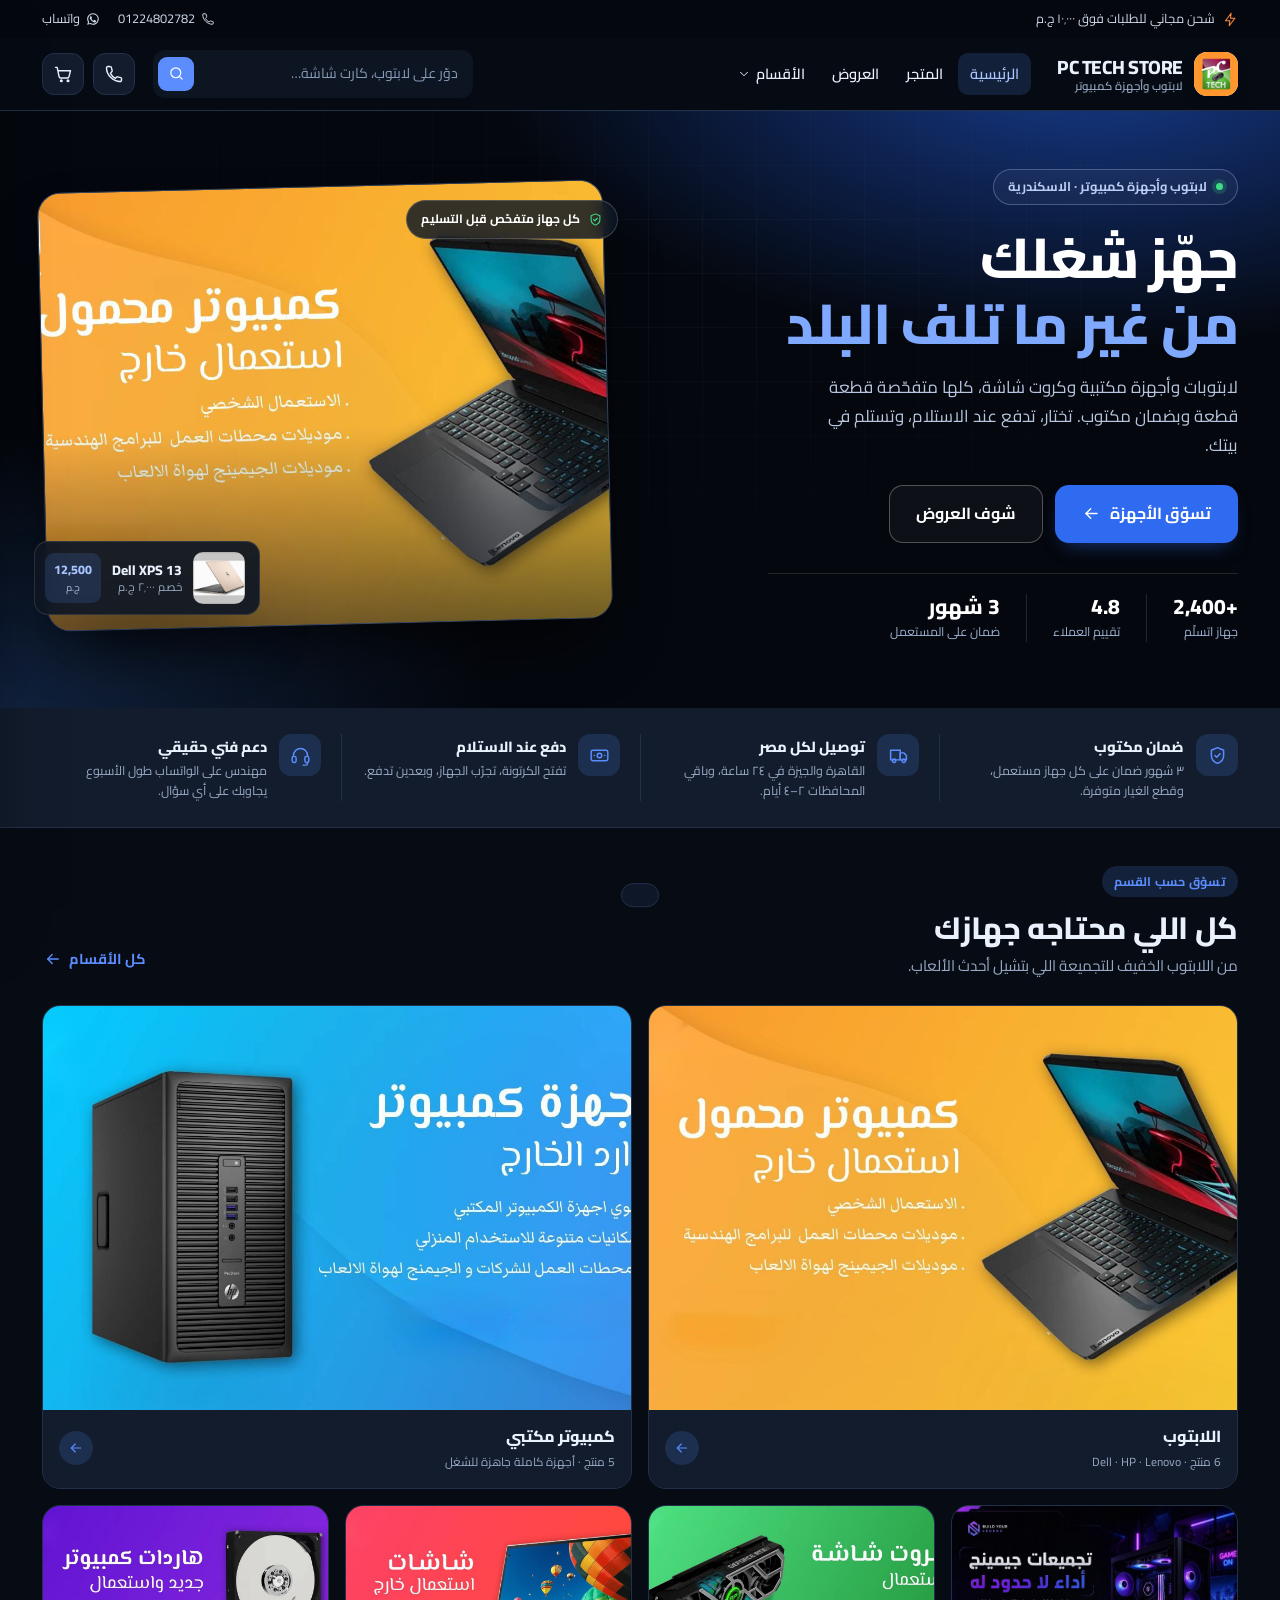
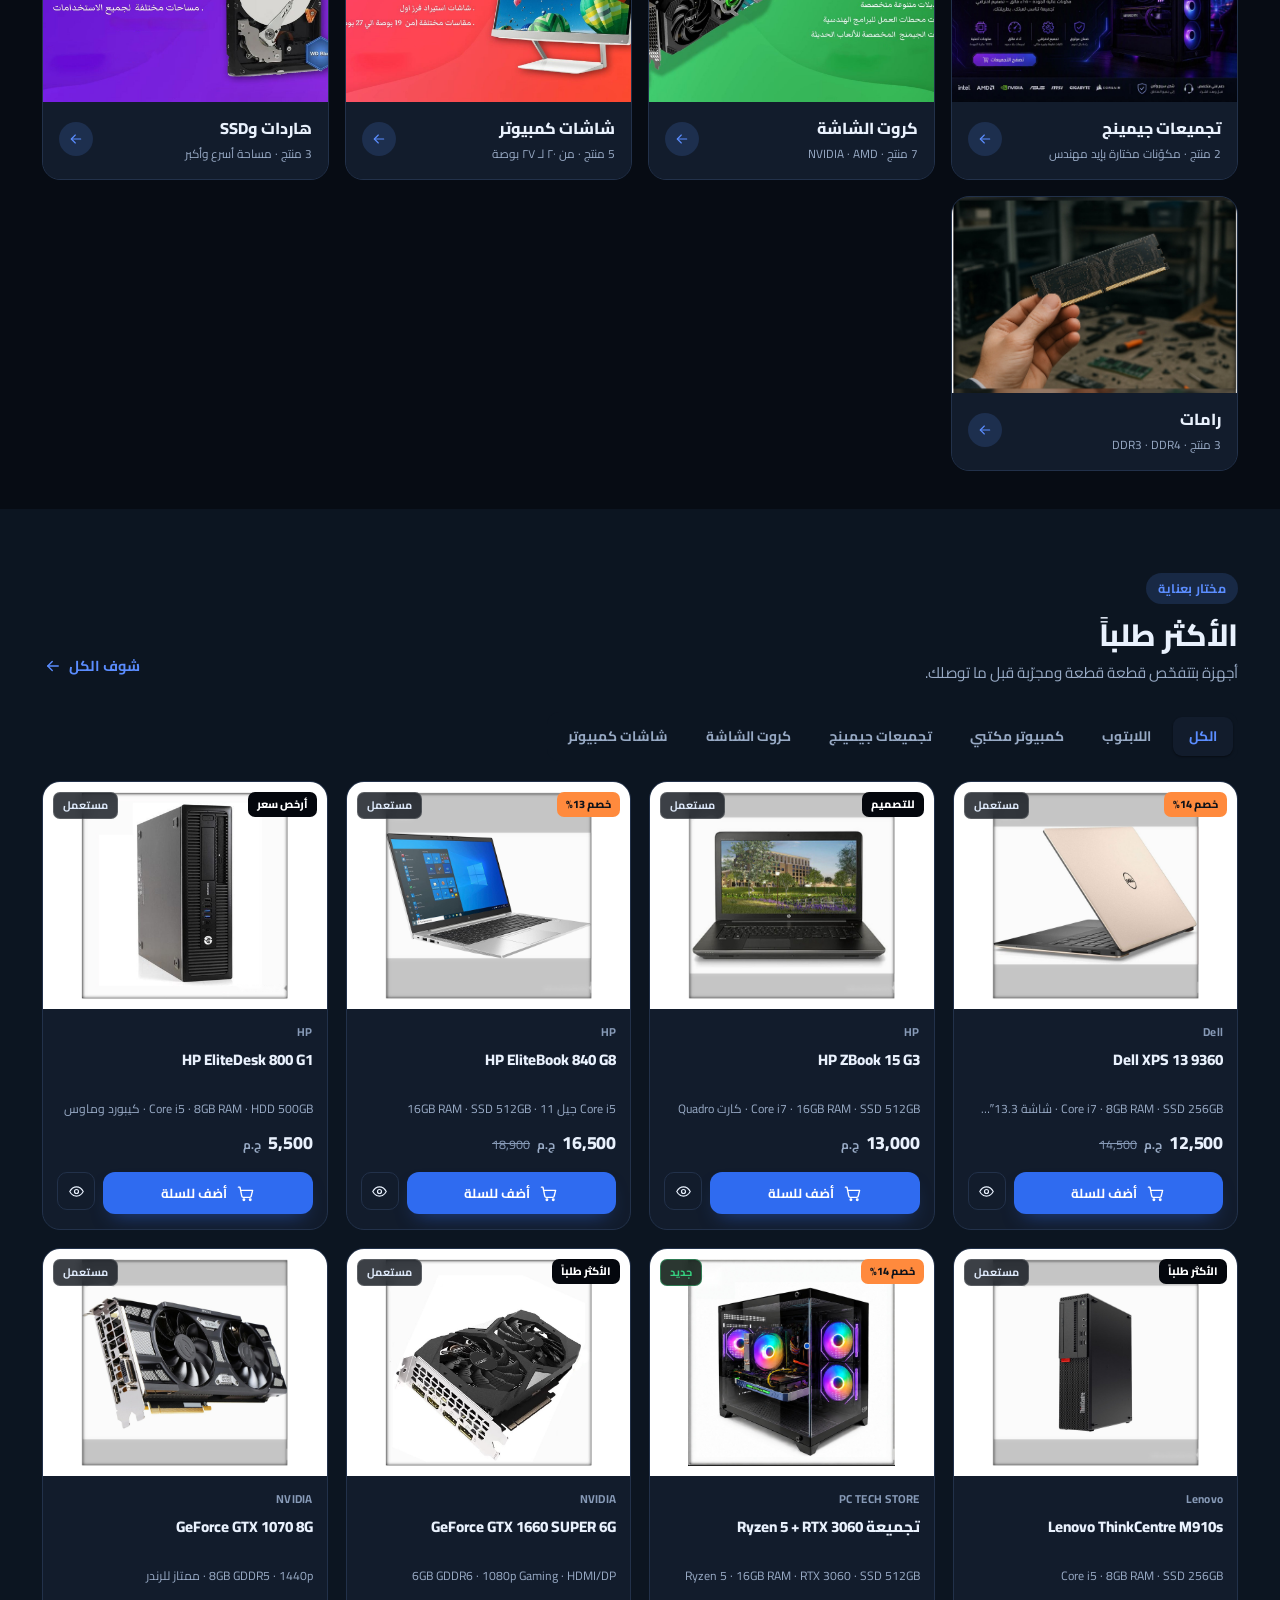
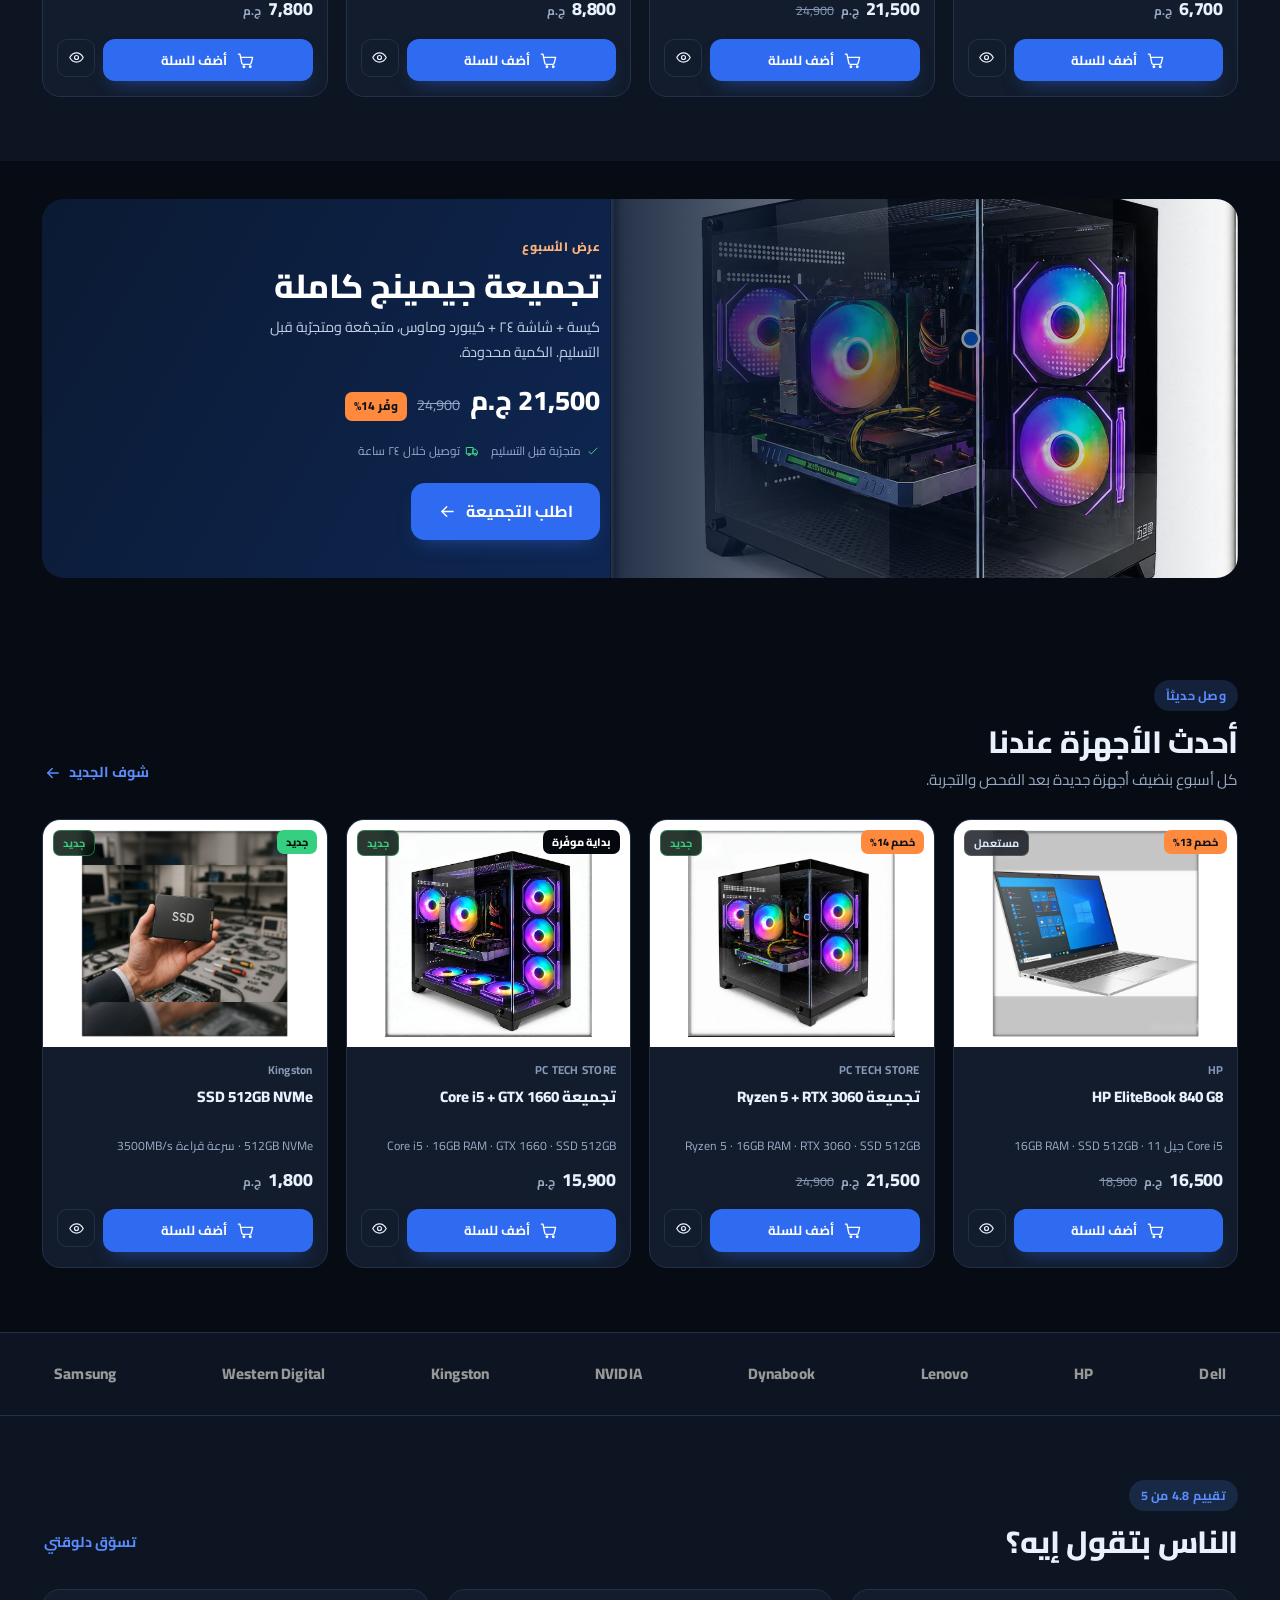
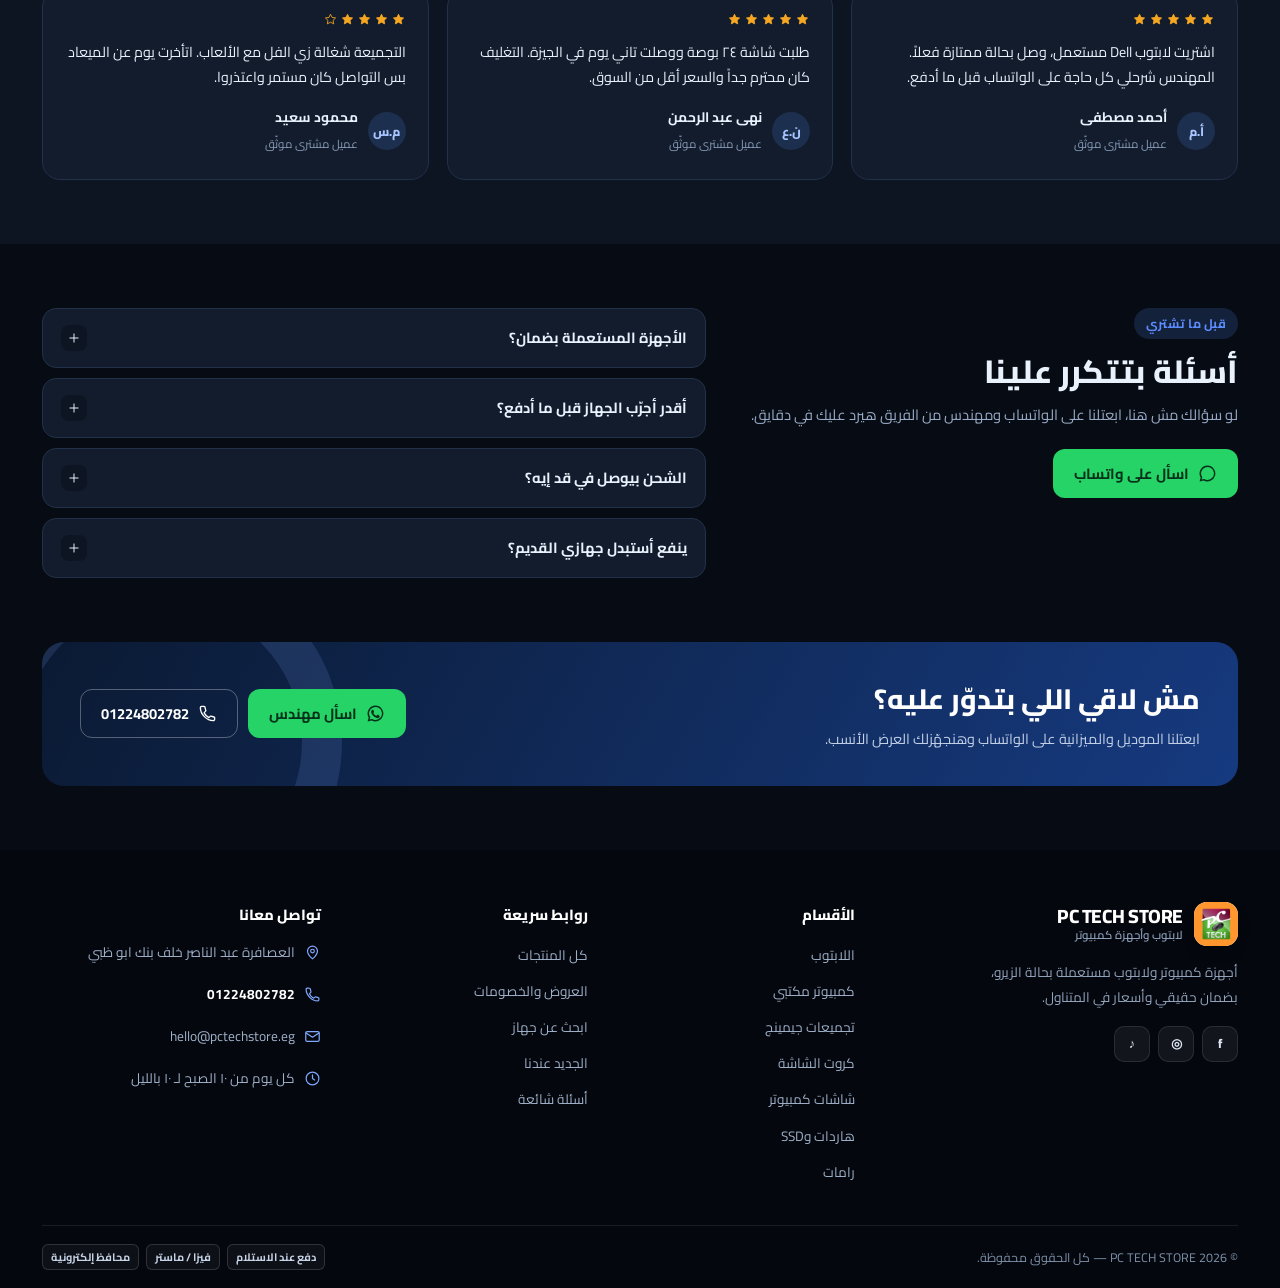
==== commit 554b5460: "PC TECH STORE - نشر الموقع" ====
--- a/index.html
+++ b/index.html
@@ -5,7 +5,7 @@
   <meta name="viewport" content="width=device-width, initial-scale=1" />
   <title>PC TECH STORE — لابتوب وأجهزة كمبيوتر بضمان</title>
   <meta name="description" content="لابتوبات وأجهزة كمبيوتر مكتبية وكروت شاشة وشاشات، متفحّصة وبضمان مكتوب. دفع عند الاستلام وتوصيل لكل مصر." />
-  <meta name="theme-color" content="#0a1526" />
+  <meta name="theme-color" content="#070c14" />
 
   <meta property="og:type" content="website" />
   <meta property="og:title" content="PC TECH STORE — أجهزة كمبيوتر بحالة الزيرو" />
@@ -13,7 +13,7 @@
   <meta property="og:locale" content="ar_EG" />
   <meta name="twitter:card" content="summary_large_image" />
 
-  <link rel="icon" href="data:image/svg+xml,%3Csvg xmlns='http://www.w3.org/2000/svg' viewBox='0 0 100 100'%3E%3Crect width='100' height='100' rx='22' fill='%231f5eff'/%3E%3Ctext x='50' y='69' font-family='Arial' font-size='44' font-weight='bold' fill='white' text-anchor='middle'%3ETP%3C/text%3E%3C/svg%3E" />
+  <link rel="icon" type="image/jpeg" href="assets/img/logo.jpg" />
   <link rel="preconnect" href="https://fonts.googleapis.com" />
   <link rel="preconnect" href="https://fonts.gstatic.com" crossorigin />
   <link href="https://fonts.googleapis.com/css2?family=Cairo:wght@300;400;600;700;800;900&display=swap" rel="stylesheet" />
--- a/assets/css/styles.css
+++ b/assets/css/styles.css
@@ -1,33 +1,39 @@
 /* ============================================================
-   TechPoint — ستايل المتجر
+   PC TECH STORE — ستايل المتجر (دارك)
    الألوان والمسافات كلها متعرّفة في :root تحت، غيّرها من مكان واحد.
    ============================================================ */
 
 :root {
-  --ink: #0a1526;
-  --ink-2: #101f38;
-  --ink-3: #1a2c4a;
-  --paper: #ffffff;
-  --paper-2: #f4f7fc;
-  --paper-3: #eaf0fa;
-  --line: #e1e8f4;
-  --line-2: #cfdaeb;
-  --muted: #5c6a82;
-  --muted-2: #8493ab;
-  --brand: #1f5eff;
-  --brand-dark: #1444c9;
-  --brand-soft: #e8efff;
-  --accent: #f97316;
-  --accent-soft: #fff1e6;
-  --success: #0f9d58;
-  --success-soft: #e6f7ee;
-  --danger: #d92d20;
+  /* ---------- دارك ثيم ---------- */
+  --page: #070c14;        /* خلفية الصفحة */
+  --paper: #121c2c;       /* الكروت والهيدر والدروار */
+  --paper-2: #0c1521;     /* خلفية غاطسة جوه الكارت */
+  --paper-3: #1d2b41;     /* hover */
+  --media: #ffffff;       /* خلفية صور المنتجات (الصور بخلفية بيضا) */
+  --deep: #04070d;        /* أغمق درجة: الفوتر والتوب بار والهيرو */
+  --deep-2: #0d1728;
+  --ink: #e9f1fd;         /* لون النص الأساسي */
+  --ink-2: #0c1521;
+  --ink-3: #1d2b41;
+  --line: #22314a;
+  --line-2: #2f415e;
+  --muted: #98aac5;
+  --muted-2: #879ab7;
+  --brand: #5b8dff;       /* لينكات وأيقونات */
+  --brand-dark: #2f6bf0;  /* أزرار مليانة */
+  --brand-ink: #a9c5ff;   /* نص فوق خلفية براند شفافة */
+  --brand-soft: rgba(91, 141, 255, .16);
+  --accent: #ff8a3d;
+  --accent-soft: rgba(255, 138, 61, .16);
+  --success: #35d07f;
+  --success-soft: rgba(53, 208, 127, .14);
+  --danger: #ff6f63;
   --radius: 18px;
   --radius-sm: 12px;
   --radius-xs: 9px;
-  --shadow-sm: 0 1px 2px rgba(10, 21, 38, .06);
-  --shadow: 0 12px 30px -12px rgba(10, 21, 38, .22);
-  --shadow-lg: 0 30px 60px -25px rgba(10, 21, 38, .38);
+  --shadow-sm: 0 1px 2px rgba(0, 0, 0, .45);
+  --shadow: 0 14px 34px -14px rgba(0, 0, 0, .65);
+  --shadow-lg: 0 34px 70px -26px rgba(0, 0, 0, .8);
   --wrap: 1240px;
   --header-h: 72px;
   --font: "Cairo", "Segoe UI", Tahoma, sans-serif;
@@ -35,13 +41,13 @@
 
 * { box-sizing: border-box; }
 
-html { scroll-behavior: smooth; -webkit-text-size-adjust: 100%; }
+html { scroll-behavior: smooth; -webkit-text-size-adjust: 100%; color-scheme: dark; }
 
 body {
   margin: 0;
   font-family: var(--font);
   color: var(--ink);
-  background: var(--paper);
+  background: var(--page);
   line-height: 1.7;
   overflow-x: clip;
 }
@@ -54,7 +60,14 @@
 input, select, textarea { font: inherit; color: inherit; }
 [hidden] { display: none !important; }
 
-::selection { background: var(--brand); color: #fff; }
+::selection { background: var(--brand-dark); color: #fff; }
+
+input::placeholder, textarea::placeholder { color: var(--muted-2); opacity: 1; }
+
+::-webkit-scrollbar { width: 12px; height: 12px; }
+::-webkit-scrollbar-track { background: var(--page); }
+::-webkit-scrollbar-thumb { background: #253349; border-radius: 999px; border: 3px solid var(--page); }
+::-webkit-scrollbar-thumb:hover { background: #31425d; }
 
 :focus-visible {
   outline: 3px solid var(--brand);
@@ -67,7 +80,7 @@
   inset-inline-start: 50%;
   transform: translate(50%, -120%);
   z-index: 200;
-  background: var(--ink);
+  background: var(--deep);
   color: #fff;
   padding: 10px 18px;
   border-radius: 0 0 12px 12px;
@@ -156,10 +169,10 @@
 }
 .btn svg { width: 19px; height: 19px; flex: none; }
 .btn:active { transform: translateY(1px); }
-.btn-primary { background: var(--brand); color: #fff; box-shadow: 0 10px 20px -10px rgba(31, 94, 255, .75); }
-.btn-primary:hover { background: var(--brand-dark); box-shadow: 0 14px 26px -12px rgba(31, 94, 255, .85); }
-.btn-dark { background: var(--ink); color: #fff; }
-.btn-dark:hover { background: var(--ink-3); }
+.btn-primary { background: var(--brand-dark); color: #fff; box-shadow: 0 10px 20px -10px rgba(47, 107, 240, .55); }
+.btn-primary:hover { background: #2559cf; box-shadow: 0 14px 26px -12px rgba(47, 107, 240, .7); }
+.btn-dark { background: var(--deep-2); color: #fff; }
+.btn-dark:hover { background: #16233a; }
 .btn-outline { background: transparent; border-color: var(--line-2); color: var(--ink); }
 .btn-outline:hover { border-color: var(--brand); color: var(--brand); background: var(--brand-soft); }
 .btn-ghost { background: var(--paper-2); border-color: transparent; color: var(--ink); }
@@ -189,7 +202,7 @@
 
 /* ---------------- الشريط العلوي ---------------- */
 .topbar {
-  background: var(--ink);
+  background: var(--deep);
   color: #cfd9ea;
   font-size: .8rem;
 }
@@ -212,12 +225,12 @@
   position: sticky;
   top: 0;
   z-index: 60;
-  background: rgba(255, 255, 255, .94);
+  background: rgba(7, 12, 20, .82);
   backdrop-filter: blur(12px);
   border-bottom: 1px solid var(--line);
   transition: box-shadow .2s;
 }
-.site-header.is-stuck { box-shadow: 0 8px 24px -18px rgba(10, 21, 38, .5); }
+.site-header.is-stuck { box-shadow: 0 8px 24px -18px rgba(0, 0, 0, .6); }
 .header-inner {
   display: flex;
   align-items: center;
@@ -242,7 +255,7 @@
 .brand-mark--img {
   background: #fff;
   overflow: hidden;
-  box-shadow: 0 6px 16px -8px rgba(10, 21, 38, .45);
+  box-shadow: 0 6px 16px -8px rgba(0, 0, 0, .55);
 }
 .brand-mark--img img { width: 100%; height: 100%; object-fit: cover; display: block; }
 .brand-text { display: flex; flex-direction: column; line-height: 1.25; }
@@ -255,11 +268,11 @@
   border-radius: 10px;
   font-size: .91rem;
   font-weight: 600;
-  color: #29364d;
+  color: var(--ink);
   transition: background .16s, color .16s;
   white-space: nowrap;
 }
-.nav-link:hover, .nav-link.is-active { background: var(--brand-soft); color: var(--brand-dark); }
+.nav-link:hover, .nav-link.is-active { background: var(--brand-soft); color: var(--brand-ink); }
 
 .nav-drop { position: relative; }
 .nav-drop > .nav-link {
@@ -351,7 +364,7 @@
   padding: 0 5px;
   border-radius: 999px;
   background: var(--accent);
-  color: #fff;
+  color: #10131a;
   font-size: .7rem;
   font-weight: 800;
   display: grid;
@@ -409,7 +422,7 @@
   position: relative;
   background: radial-gradient(1000px 500px at 85% -10%, #173c8f 0%, transparent 60%),
               radial-gradient(900px 500px at 0% 100%, #12233f 0%, transparent 55%),
-              var(--ink);
+              var(--deep);
   color: #fff;
   overflow: hidden;
   padding-block: 58px 66px;
@@ -505,7 +518,9 @@
   display: flex;
   align-items: center;
   gap: 11px;
-  background: rgba(255, 255, 255, .97);
+  background: rgba(14, 22, 36, .92);
+  border: 1px solid rgba(255, 255, 255, .12);
+  backdrop-filter: blur(10px);
   color: var(--ink);
   border-radius: 14px;
   padding: 10px 14px 10px 10px;
@@ -513,11 +528,11 @@
   min-width: 210px;
   z-index: 2;
 }
-.hero-float img { width: 52px; height: 52px; border-radius: 10px; object-fit: cover; background: var(--paper-2); }
+.hero-float img { width: 52px; height: 52px; border-radius: 10px; object-fit: cover; background: var(--media); }
 .hero-float .hf-body { line-height: 1.35; }
 .hero-float strong { display: block; font-size: .86rem; font-weight: 800; }
 .hero-float small { display: block; font-size: .72rem; color: var(--muted); }
-.hero-float .hf-price { margin-inline-start: auto; text-align: center; background: var(--brand-soft); color: var(--brand-dark); border-radius: 9px; padding: 6px 9px; font-weight: 800; font-size: .78rem; white-space: nowrap; }
+.hero-float .hf-price { margin-inline-start: auto; text-align: center; background: var(--brand-soft); color: var(--brand-ink); border-radius: 9px; padding: 6px 9px; font-weight: 800; font-size: .78rem; white-space: nowrap; }
 .hero-float .hf-price span { display: block; font-size: .62rem; font-weight: 600; color: var(--muted); }
 .hero-chip {
   position: absolute;
@@ -657,7 +672,7 @@
   position: relative;
   display: block;
   aspect-ratio: 4 / 3.2;
-  background: var(--paper-2);
+  background: var(--media);
   overflow: hidden;
 }
 .pc-media img {
@@ -680,12 +695,12 @@
   font-weight: 800;
   padding: 4px 9px;
   border-radius: 7px;
-  background: var(--ink);
+  background: var(--deep);
   color: #fff;
   line-height: 1.5;
 }
-.pc-badge--sale { background: var(--accent); }
-.pc-badge--new { background: var(--success); }
+.pc-badge--sale { background: var(--accent); color: #10131a; }
+.pc-badge--new { background: var(--success); color: #06130c; }
 .pc-cond {
   position: absolute;
   top: 10px;
@@ -694,17 +709,17 @@
   font-weight: 700;
   padding: 4px 9px;
   border-radius: 7px;
-  background: rgba(255, 255, 255, .92);
-  color: var(--muted);
-  border: 1px solid var(--line);
+  background: rgba(6, 11, 19, .78);
+  color: #dce7f8;
+  border: 1px solid rgba(255, 255, 255, .16);
   backdrop-filter: blur(4px);
   line-height: 1.5;
 }
-.pc-cond.is-new { color: var(--success); border-color: #bfe9d2; background: rgba(230, 247, 238, .95); }
+.pc-cond.is-new { color: var(--success); border-color: rgba(53, 208, 127, .45); background: rgba(6, 20, 14, .85); }
 .pc-media .pc-oos {
   position: absolute;
   inset: 0;
-  background: rgba(255, 255, 255, .62);
+  background: rgba(6, 11, 19, .9);
   display: grid;
   place-items: center;
   font-weight: 800;
@@ -792,7 +807,7 @@
 .deal-price { display: flex; align-items: baseline; gap: 10px; margin-top: 6px; flex-wrap: wrap; }
 .deal-price strong { font-size: 1.7rem; font-weight: 800; font-variant-numeric: tabular-nums; }
 .deal-price s { color: #93a8c8; font-size: .9rem; }
-.deal-price .off { background: var(--accent); color: #fff; font-size: .74rem; font-weight: 800; padding: 4px 9px; border-radius: 7px; }
+.deal-price .off { background: var(--accent); color: #10131a; font-size: .74rem; font-weight: 800; padding: 4px 9px; border-radius: 7px; }
 .deal .btn { margin-top: 14px; align-self: flex-start; }
 .deal .deal-count {
   display: flex;
@@ -829,11 +844,11 @@
 }
 .stars { display: inline-flex; gap: 2px; color: #f5a623; }
 .stars svg { width: 15px; height: 15px; }
-.review p { font-size: .89rem; color: #34425a; line-height: 1.8; }
+.review p { font-size: .89rem; color: var(--ink); line-height: 1.8; }
 .review-by { display: flex; align-items: center; gap: 10px; margin-top: auto; padding-top: 4px; }
 .avatar {
   width: 38px; height: 38px; border-radius: 50%;
-  background: var(--brand-soft); color: var(--brand-dark);
+  background: var(--brand-soft); color: var(--brand-ink);
   display: grid; place-items: center; font-size: .78rem; font-weight: 800;
   flex: none;
 }
@@ -870,7 +885,7 @@
   transition: transform .2s, background .2s, color .2s;
 }
 .faq-item summary .plus svg { width: 14px; height: 14px; }
-.faq-item[open] summary { color: var(--brand-dark); }
+.faq-item[open] summary { color: var(--brand-ink); }
 .faq-item[open] summary .plus { transform: rotate(45deg); background: var(--brand); color: #fff; }
 .faq-item .faq-a { padding: 0 18px 16px; color: var(--muted); font-size: .88rem; line-height: 1.85; }
 
@@ -905,7 +920,7 @@
 .cta-inner .btn-outline:hover { background: rgba(255, 255, 255, .1); border-color: #fff; color: #fff; }
 
 /* ---------------- الفوتر ---------------- */
-.site-footer { background: var(--ink); color: #b9c6da; padding-top: 52px; }
+.site-footer { background: var(--deep); color: #b9c6da; padding-top: 52px; }
 .footer-grid {
   display: grid;
   grid-template-columns: 1.5fr 1fr 1fr 1.2fr;
@@ -1003,16 +1018,16 @@
   border-radius: 8px;
   font-size: .84rem;
   cursor: pointer;
-  color: #34425a;
+  color: var(--ink);
   transition: background .15s, color .15s;
 }
 .filter-opt:hover { background: var(--paper-2); }
 .filter-opt input { accent-color: var(--brand); width: 15px; height: 15px; flex: none; margin: 0; }
 .filter-opt span.count { margin-inline-start: auto; font-size: .72rem; color: var(--muted-2); }
-.filter-opt.is-checked { color: var(--brand-dark); font-weight: 700; background: var(--brand-soft); }
-.filter-opt:has(input:checked) { color: var(--brand-dark); font-weight: 700; background: var(--brand-soft); }
+.filter-opt.is-checked { color: var(--brand-ink); font-weight: 700; background: var(--brand-soft); }
+.filter-opt:has(input:checked) { color: var(--brand-ink); font-weight: 700; background: var(--brand-soft); }
 .range-wrap { display: grid; gap: 6px; }
-.range-wrap output { font-size: .78rem; font-weight: 700; color: var(--brand-dark); }
+.range-wrap output { font-size: .78rem; font-weight: 700; color: var(--brand-ink); }
 input[type="range"] { width: 100%; accent-color: var(--brand); }
 .filter-note { font-size: .72rem; color: var(--muted-2); line-height: 1.6; margin-top: 4px; }
 .filters .btn-block { margin-top: 2px; }
@@ -1090,7 +1105,7 @@
   position: relative;
   border: 1px solid var(--line);
   border-radius: var(--radius);
-  background: var(--paper-2);
+  background: var(--media);
   overflow: hidden;
   aspect-ratio: 4 / 3.4;
   display: grid;
@@ -1103,7 +1118,7 @@
   width: 74px; height: 66px;
   border-radius: 10px;
   border: 1.5px solid var(--line);
-  background: var(--paper-2);
+  background: var(--media);
   overflow: hidden;
   cursor: pointer;
   padding: 3px;
@@ -1124,7 +1139,7 @@
 .price-block .cur { font-weight: 700; color: var(--muted); font-size: .9rem; }
 .price-block s { color: var(--muted-2); font-size: 1rem; font-variant-numeric: tabular-nums; }
 .price-block .off {
-  background: var(--accent-soft); color: #c2410c; font-size: .76rem; font-weight: 800;
+  background: var(--accent-soft); color: #ffb27a; font-size: .76rem; font-weight: 800;
   padding: 3px 9px; border-radius: 7px;
 }
 .p-short { font-size: .9rem; color: var(--muted); line-height: 1.8; border-bottom: 1px solid var(--line); padding-bottom: 14px; }
@@ -1168,7 +1183,7 @@
 .info-tab.is-active { color: var(--brand); border-bottom-color: var(--brand); }
 .info-panel { display: none; }
 .info-panel.is-active { display: block; animation: fadeUp .3s ease both; }
-.info-panel p { font-size: .92rem; color: #34425a; line-height: 1.95; max-width: 80ch; margin-bottom: 12px; }
+.info-panel p { font-size: .92rem; color: var(--ink); line-height: 1.95; max-width: 80ch; margin-bottom: 12px; }
 .spec-table { width: 100%; border-collapse: collapse; max-width: 760px; font-size: .88rem; }
 .spec-table th, .spec-table td { padding: 11px 14px; border-bottom: 1px solid var(--line); text-align: start; vertical-align: top; }
 .spec-table th { color: var(--muted); font-weight: 600; width: 38%; background: var(--paper-2); }
@@ -1267,12 +1282,12 @@
   border-bottom: 1px solid var(--line);
 }
 .cart-item:last-child { border-bottom: 0; padding-bottom: 0; }
-.cart-item img { width: 66px; height: 60px; object-fit: contain; border-radius: 9px; background: var(--paper-2); padding: 4px; }
+.cart-item img { width: 66px; height: 60px; object-fit: contain; border-radius: 9px; background: var(--media); padding: 4px; }
 .cart-item .ci-name { font-size: .85rem; font-weight: 700; line-height: 1.45; margin-bottom: 2px; }
 .cart-item .ci-meta { font-size: .72rem; color: var(--muted); margin-bottom: 6px; }
 .cart-item .ci-price { font-size: .86rem; font-weight: 800; font-variant-numeric: tabular-nums; }
 .ci-remove { border: 0; background: none; color: var(--muted-2); cursor: pointer; padding: 3px; border-radius: 6px; }
-.ci-remove:hover { color: var(--danger); background: #fdecea; }
+.ci-remove:hover { color: var(--danger); background: rgba(255, 111, 99, .16); }
 .ci-remove svg { width: 16px; height: 16px; }
 .ci-qty { display: inline-flex; align-items: center; gap: 2px; border: 1px solid var(--line); border-radius: 8px; background: var(--paper); }
 .ci-qty button { width: 24px; height: 24px; border: 0; background: none; cursor: pointer; color: var(--muted); line-height: 1; display: grid; place-items: center; }
@@ -1295,7 +1310,8 @@
   inset-inline-start: 50%;
   bottom: 24px;
   transform: translate(50%, 130%);
-  background: var(--ink);
+  background: var(--deep-2);
+  border: 1px solid var(--line);
   color: #fff;
   padding: 11px 18px;
   border-radius: 12px;
